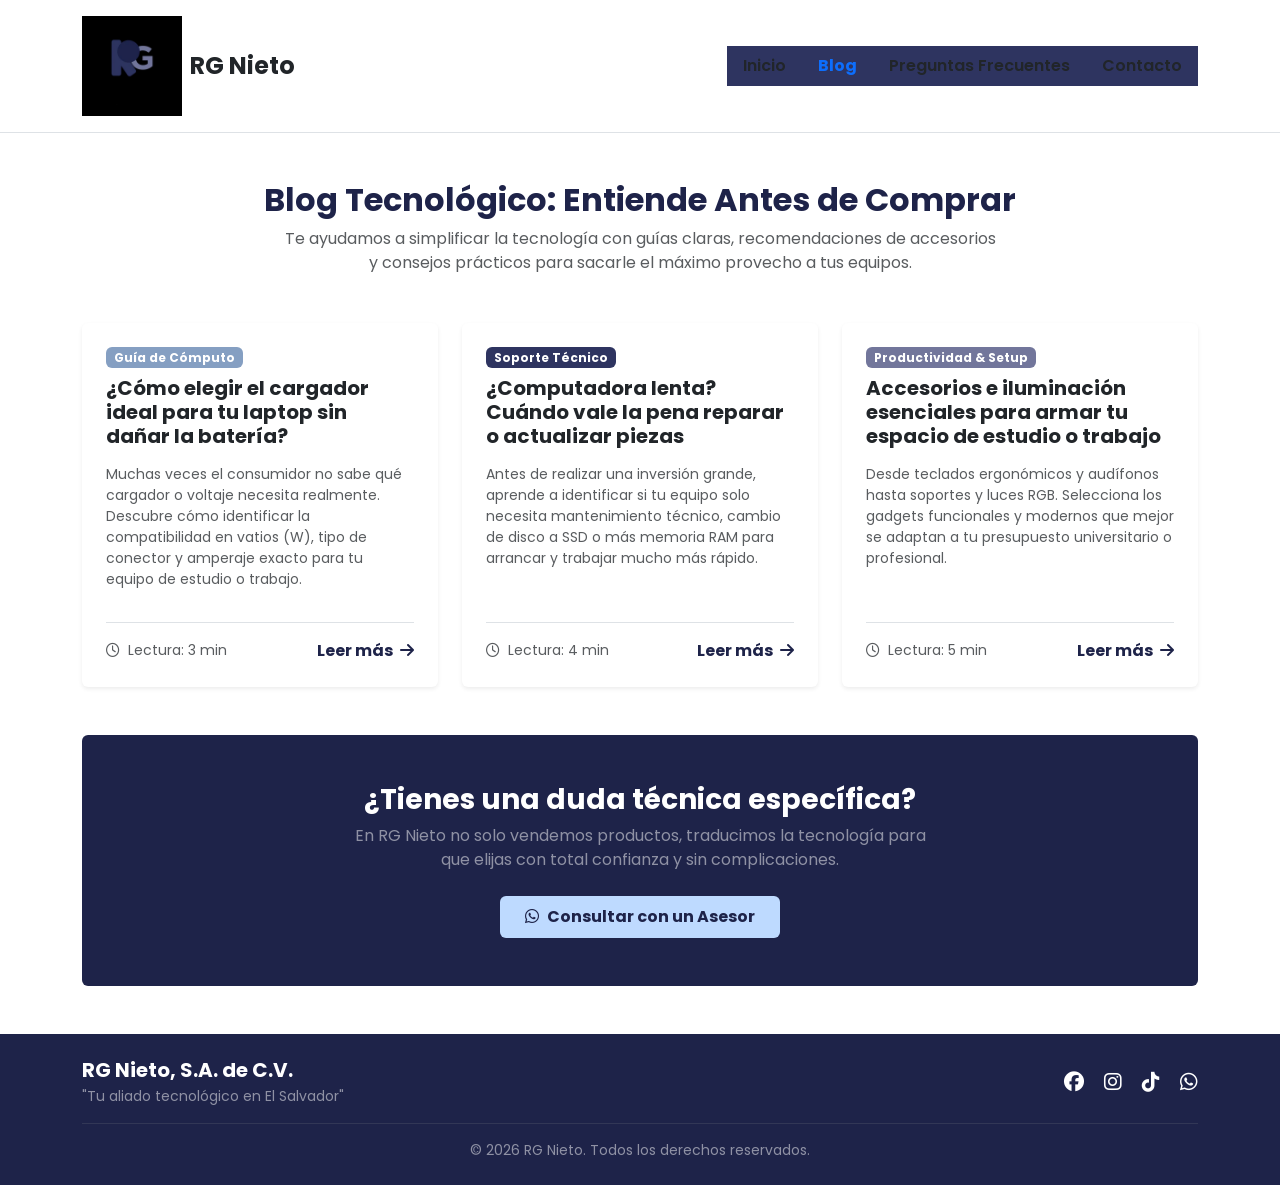
==== blog.html @ edaa459b "finalizado" ====
<!DOCTYPE html>
<html lang="es">

<head>
  <meta charset="utf-8">
  <meta name="viewport" content="width=device-width, initial-scale=1">
  <title>Blog - RG Nieto El Salvador</title>

  <!-- Bootstrap 5 CSS -->
  <link href="https://cdn.jsdelivr.net/npm/bootstrap@5.3.3/dist/css/bootstrap.min.css" rel="stylesheet">

  <!-- Fuentes Google (Poppins / Montserrat) -->
  <link href="https://fonts.googleapis.com/css2?family=Poppins:wght@400;500;600;700&display=swap" rel="stylesheet">

  <!-- FontAwesome Íconos -->
  <link rel="stylesheet" href="https://cdnjs.cloudflare.com/ajax/libs/font-awesome/6.5.2/css/all.min.css">

  <!-- Estilos Personalizados -->
  <link rel="stylesheet" href="css/estilos.css">
</head>

<body>

  <!-- ENCABEZADO / HEADER -->
  <header class="bg-white border-bottom py-3">
    <div class="container d-flex flex-wrap justify-content-between align-items-center">
      <a href="index.html" class="d-flex align-items-center mb-2 mb-lg-0 text-decoration-none">
        <img src="img/logo1.png" alt="RG Nieto Logo" height="50" class="me-2">
        <span class="fs-4 fw-bold text-dark">RG Nieto</span>
      </a>
      
      <!-- Menú de Navegación -->
      <nav class="nav">
        <a href="index.html" class="nav-link text-dark fw-semibold">Inicio</a>
        <a href="blog.html" class="nav-link text-primary fw-bold active">Blog</a>
        <a href="faq.html" class="nav-link text-dark fw-semibold">Preguntas Frecuentes</a>
        <a href="contacto.html" class="nav-link text-dark fw-semibold">Contacto</a>
      </nav>
    </div>
  </header>

  <!-- CONTENIDO PRINCIPAL: BLOG -->
  <main class="container my-5">
    
    <!-- Encabezado del Blog -->
    <div class="text-center mb-5">
      <h2 class="fw-bold" style="color: #1E2349;">Blog Tecnológico: Entiende Antes de Comprar</h2>
      <p class="text-muted mx-auto" style="max-width: 720px;">
        Te ayudamos a simplificar la tecnología con guías claras, recomendaciones de accesorios y consejos prácticos para sacarle el máximo provecho a tus equipos.
      </p>
    </div>

    <!-- Artículos del Blog -->
    <div class="row g-4">

      <!-- Artículo 1: Guía de Cargadores y Cables -->
      <div class="col-md-6 col-lg-4">
        <div class="card h-100 shadow-sm border-0">
          <div class="card-body p-4 d-flex flex-column">
            <span class="badge mb-2 w-auto align-self-start" style="background-color: #859FC2;">Guía de Cómputo</span>
            <h5 class="card-title fw-bold text-dark mb-3">¿Cómo elegir el cargador ideal para tu laptop sin dañar la batería?</h5>
            <p class="card-text text-muted small flex-grow-1">
              Muchas veces el consumidor no sabe qué cargador o voltaje necesita realmente. Descubre cómo identificar la compatibilidad en vatios (W), tipo de conector y amperaje exacto para tu equipo de estudio o trabajo.
            </p>
            <div class="mt-3 pt-3 border-top d-flex justify-content-between align-items-center">
              <span class="small text-muted"><i class="fa-regular fa-clock me-1"></i> Lectura: 3 min</span>
              <a href="#" class="fw-bold text-decoration-none" style="color: #1E2349;">Leer más <i class="fa-solid fa-arrow-right ms-1"></i></a>
            </div>
          </div>
        </div>
      </div>

      <!-- Artículo 2: Reparación vs Sustitución -->
      <div class="col-md-6 col-lg-4">
        <div class="card h-100 shadow-sm border-0">
          <div class="card-body p-4 d-flex flex-column">
            <span class="badge mb-2 w-auto align-self-start" style="background-color: #2E3460;">Soporte Técnico</span>
            <h5 class="card-title fw-bold text-dark mb-3">¿Computadora lenta? Cuándo vale la pena reparar o actualizar piezas</h5>
            <p class="card-text text-muted small flex-grow-1">
              Antes de realizar una inversión grande, aprende a identificar si tu equipo solo necesita mantenimiento técnico, cambio de disco a SSD o más memoria RAM para arrancar y trabajar mucho más rápido.
            </p>
            <div class="mt-3 pt-3 border-top d-flex justify-content-between align-items-center">
              <span class="small text-muted"><i class="fa-regular fa-clock me-1"></i> Lectura: 4 min</span>
              <a href="#" class="fw-bold text-decoration-none" style="color: #1E2349;">Leer más <i class="fa-solid fa-arrow-right ms-1"></i></a>
            </div>
          </div>
        </div>
      </div>

      <!-- Artículo 3: Gadgets para Estudiantes y Creadores -->
      <div class="col-md-6 col-lg-4">
        <div class="card h-100 shadow-sm border-0">
          <div class="card-body p-4 d-flex flex-column">
            <span class="badge mb-2 w-auto align-self-start" style="background-color: #72769B;">Productividad & Setup</span>
            <h5 class="card-title fw-bold text-dark mb-3">Accesorios e iluminación esenciales para armar tu espacio de estudio o trabajo</h5>
            <p class="card-text text-muted small flex-grow-1">
              Desde teclados ergonómicos y audífonos hasta soportes y luces RGB. Selecciona los gadgets funcionales y modernos que mejor se adaptan a tu presupuesto universitario o profesional.
            </p>
            <div class="mt-3 pt-3 border-top d-flex justify-content-between align-items-center">
              <span class="small text-muted"><i class="fa-regular fa-clock me-1"></i> Lectura: 5 min</span>
              <a href="#" class="fw-bold text-decoration-none" style="color: #1E2349;">Leer más <i class="fa-solid fa-arrow-right ms-1"></i></a>
            </div>
          </div>
        </div>
      </div>

    </div>

    <!-- Banner de suscripción / Ayuda directa -->
    <div class="p-4 p-md-5 rounded mt-5 text-white text-center" style="background-color: #1E2349;">
      <h3 class="fw-bold mb-2">¿Tienes una duda técnica específica?</h3>
      <p class="text-white-50 mx-auto mb-4" style="max-width: 600px;">
        En RG Nieto no solo vendemos productos, traducimos la tecnología para que elijas con total confianza y sin complicaciones.
      </p>
      <a href="contacto.html" class="btn fw-bold px-4 py-2" style="background-color: #BEDAFF; color: #1E2349;">
        <i class="fa-brands fa-whatsapp me-2"></i>Consultar con un Asesor
      </a>
    </div>

  </main>

  <!-- PIE DE PÁGINA / FOOTER (Oscuro) -->
  <footer class="text-white py-4 mt-5" style="background-color: #1E2349;">
    <div class="container text-center text-md-start">
      <div class="row align-items-center">
        <div class="col-md-6 mb-3 mb-md-0">
          <h5 class="fw-bold mb-1">RG Nieto, S.A. de C.V.</h5>
          <p class="small text-white-50 mb-0">"Tu aliado tecnológico en El Salvador"</p>
        </div>
        <div class="col-md-6 text-center text-md-end">
          <a href="https://facebook.com" target="_blank" class="text-white me-3"><i class="fa-brands fa-facebook fa-lg"></i></a>
          <a href="https://instagram.com" target="_blank" class="text-white me-3"><i class="fa-brands fa-instagram fa-lg"></i></a>
          <a href="https://tiktok.com" target="_blank" class="text-white me-3"><i class="fa-brands fa-tiktok fa-lg"></i></a>
          <a href="https://wa.me/50322000000" target="_blank" class="text-white"><i class="fa-brands fa-whatsapp fa-lg"></i></a>
        </div>
      </div>
      <hr class="my-3 border-secondary">
      <div class="text-center small text-white-50">
        &copy; 2026 RG Nieto. Todos los derechos reservados.
      </div>
    </div>
  </footer>

  <!-- Bootstrap JS bundle -->
  <script src="https://cdn.jsdelivr.net/npm/bootstrap@5.3.3/dist/js/bootstrap.bundle.min.js"></script>
</body>

</html>
---- css/estilos.css ----
html {
    scroll-behavior: smooth;
}

body {
    margin: 0;
    background-color: white;
    font-family: 'Poppins', sans-serif;
}

header {
    background-color: #1E2349;
    color: white;
    
    display: flex;
    align-items: center;
    
    padding: 20px 60px;
}

header img {
    width: 100px;
    height: auto;
    margin-right: 25px;
}

header h1 {
    font-size: 32px;
    font-weight: 700;
}

nav ul {
    list-style: none;
    display: flex;
    margin: 0;
    padding: 0;
}

nav {
    background-color: #2E3460;
    position: sticky;
    top: 0;
    z-index: 1000;
}

nav a {
    display: block;
    color: white;
    text-decoration: none;
    padding: 18px 25px;
}

.banner {
    min-height: 300px;

    background-image:
    linear-gradient(rgba(30, 35, 73, 0.80), rgba(30, 35, 73, 0.35)),
    url("../img/banner-tecnologia.jpg");
    background-size: cover;
    background-position: center;

    display: flex;
    align-items: center;

    padding: 60px;
}

nav a:hover {
    background-color: #BEDAFF;
    color: #1E2349;
}

.banner-texto {
    max-width: 600px;
}

.banner h2 {
    font-size: 42px;
    color: white;
    margin-bottom: 15px;
    color: #ffffff;
    -webkit-text-stroke: 1px #000000;
    paint-order: stroke fill;
}

.banner p {
    font-size: 18px;
    color: white;
    margin-bottom: 30px;
    color: #ffffff;
    -webkit-text-stroke: 1px #000000;
    paint-order: stroke fill;
}

.boton-banner {
    display: inline-block;

    background-color: #BEDAFF;
    color: #1E2349;

    text-decoration: none;

    padding: 14px 25px;

    border-radius: 6px;

    font-weight: 600;
}

.boton-banner:hover {
    background-color: white;
    color: #1E2349;
}

.buscador {
    margin-left: auto;
    display: flex;
    align-items: center;
}

.buscador input {
    width: 260px;
    padding: 12px 15px;
    border: none;
    border-radius: 6px 0 0 6px;
    font-family: 'Poppins', sans-serif;
    font-size: 14px;
    outline: none;
}

.buscador button {
    padding: 12px 16px;
    border: none;
    border-radius: 0 6px 6px 0;
    background-color: #BEDAFF;
    color: #1E2349;
    font-size: 16px;
    cursor: pointer;
}

.buscador button:hover {
    background-color: white;
}

.contacto-nav {
    margin-left: auto;
    display: flex;
    align-items: center;
    gap: 12px;
    padding: 0 20px;
}

.contacto-nav span {
    color: white;
    font-weight: 600;
    margin-right: 5px;
}

.contacto-nav a {
    padding: 8px;
    font-size: 18px;
}

.contacto-nav a:hover {
    background-color: transparent;
    color: #BEDAFF;
}
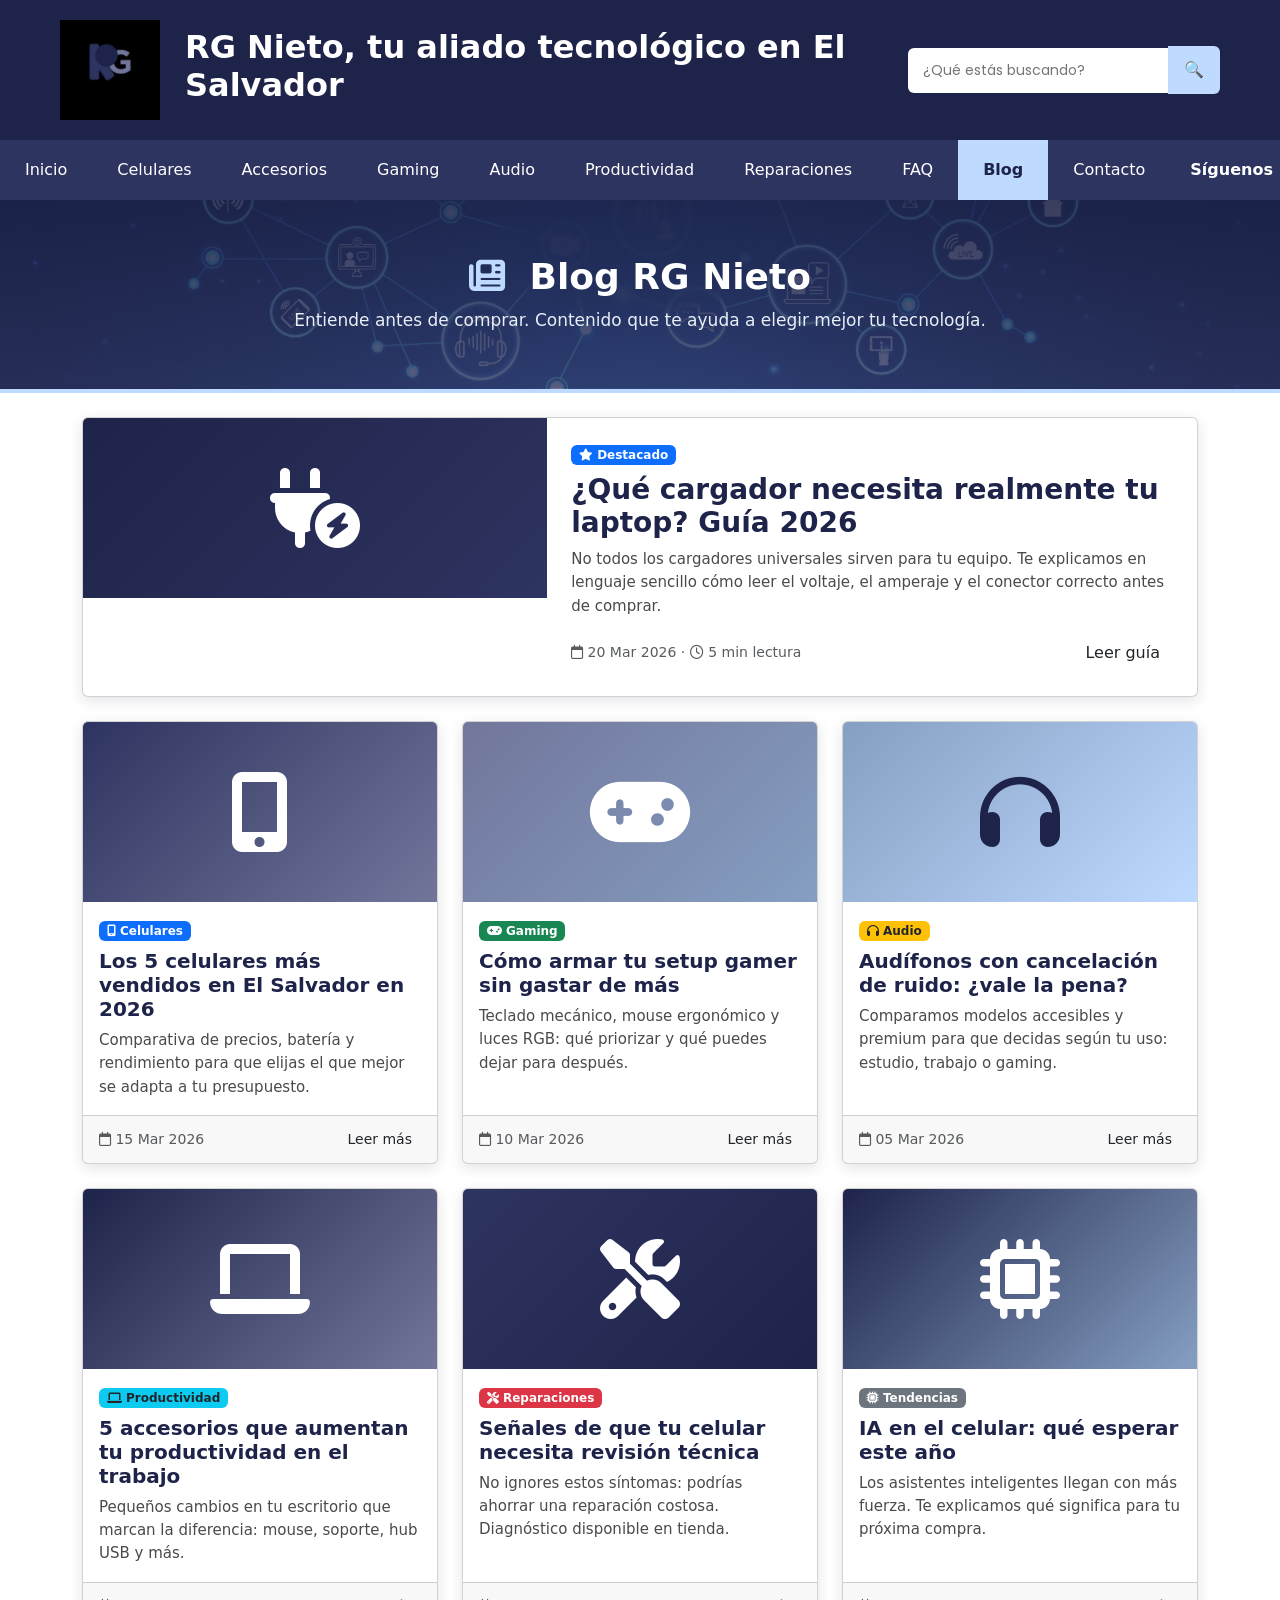
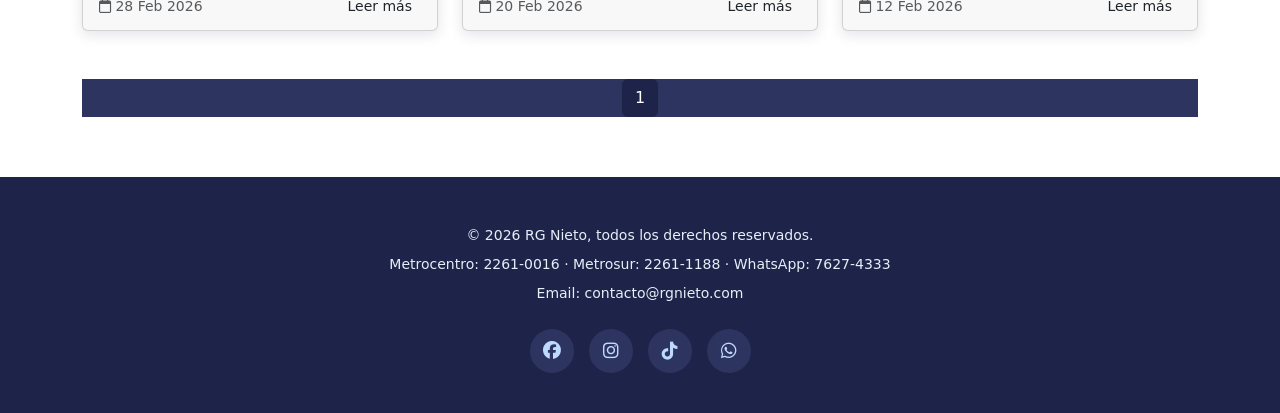
==== commit cdd8de58: "Add files via upload" ====
--- a/blog.html
+++ b/blog.html
@@ -2,147 +2,234 @@
 <html lang="es">
 
 <head>
-  <meta charset="utf-8">
-  <meta name="viewport" content="width=device-width, initial-scale=1">
-  <title>Blog - RG Nieto El Salvador</title>
-
-  <!-- Bootstrap 5 CSS -->
-  <link href="https://cdn.jsdelivr.net/npm/bootstrap@5.3.3/dist/css/bootstrap.min.css" rel="stylesheet">
-
-  <!-- Fuentes Google (Poppins / Montserrat) -->
-  <link href="https://fonts.googleapis.com/css2?family=Poppins:wght@400;500;600;700&display=swap" rel="stylesheet">
-
-  <!-- FontAwesome Íconos -->
-  <link rel="stylesheet" href="https://cdnjs.cloudflare.com/ajax/libs/font-awesome/6.5.2/css/all.min.css">
-
-  <!-- Estilos Personalizados -->
-  <link rel="stylesheet" href="css/estilos.css">
+    <meta charset="utf-8">
+    <meta name="viewport" content="width=device-width, initial-scale=1">
+
+    <title>Blog - Entiende antes de comprar | RG Nieto</title>
+    <meta name="description" content="Guías, comparativas y consejos sobre tecnología, gaming y productividad. Aprende antes de comprar en RG Nieto El Salvador.">
+
+    <link rel="stylesheet" href="css/estilos.css">
+    <link rel="stylesheet" href="css/estilos-persona3.css">
+
+    <link href="https://fonts.googleapis.com/css2?family=Poppins:wght@400;500;600;700&display=swap" rel="stylesheet">
+    <link rel="stylesheet" href="https://cdnjs.cloudflare.com/ajax/libs/font-awesome/6.5.2/css/all.min.css">
+    <link href="https://cdn.jsdelivr.net/npm/bootstrap@5.3.3/dist/css/bootstrap.min.css" rel="stylesheet">
 </head>
 
 <body>
 
-  <!-- ENCABEZADO / HEADER -->
-  <header class="bg-white border-bottom py-3">
-    <div class="container d-flex flex-wrap justify-content-between align-items-center">
-      <a href="index.html" class="d-flex align-items-center mb-2 mb-lg-0 text-decoration-none">
-        <img src="img/logo1.png" alt="RG Nieto Logo" height="50" class="me-2">
-        <span class="fs-4 fw-bold text-dark">RG Nieto</span>
-      </a>
-      
-      <!-- Menú de Navegación -->
-      <nav class="nav">
-        <a href="index.html" class="nav-link text-dark fw-semibold">Inicio</a>
-        <a href="blog.html" class="nav-link text-primary fw-bold active">Blog</a>
-        <a href="faq.html" class="nav-link text-dark fw-semibold">Preguntas Frecuentes</a>
-        <a href="contacto.html" class="nav-link text-dark fw-semibold">Contacto</a>
-      </nav>
-    </div>
-  </header>
-
-  <!-- CONTENIDO PRINCIPAL: BLOG -->
-  <main class="container my-5">
-    
-    <!-- Encabezado del Blog -->
-    <div class="text-center mb-5">
-      <h2 class="fw-bold" style="color: #1E2349;">Blog Tecnológico: Entiende Antes de Comprar</h2>
-      <p class="text-muted mx-auto" style="max-width: 720px;">
-        Te ayudamos a simplificar la tecnología con guías claras, recomendaciones de accesorios y consejos prácticos para sacarle el máximo provecho a tus equipos.
-      </p>
-    </div>
-
-    <!-- Artículos del Blog -->
-    <div class="row g-4">
-
-      <!-- Artículo 1: Guía de Cargadores y Cables -->
-      <div class="col-md-6 col-lg-4">
-        <div class="card h-100 shadow-sm border-0">
-          <div class="card-body p-4 d-flex flex-column">
-            <span class="badge mb-2 w-auto align-self-start" style="background-color: #859FC2;">Guía de Cómputo</span>
-            <h5 class="card-title fw-bold text-dark mb-3">¿Cómo elegir el cargador ideal para tu laptop sin dañar la batería?</h5>
-            <p class="card-text text-muted small flex-grow-1">
-              Muchas veces el consumidor no sabe qué cargador o voltaje necesita realmente. Descubre cómo identificar la compatibilidad en vatios (W), tipo de conector y amperaje exacto para tu equipo de estudio o trabajo.
-            </p>
-            <div class="mt-3 pt-3 border-top d-flex justify-content-between align-items-center">
-              <span class="small text-muted"><i class="fa-regular fa-clock me-1"></i> Lectura: 3 min</span>
-              <a href="#" class="fw-bold text-decoration-none" style="color: #1E2349;">Leer más <i class="fa-solid fa-arrow-right ms-1"></i></a>
+    <header>
+        <img src="img/logo1.png" alt="Logotipo RG Nieto">
+        <h1>RG Nieto, tu aliado tecnológico en El Salvador</h1>
+
+        <div class="buscador">
+            <input type="text" placeholder="¿Qué estás buscando?">
+            <button type="button" aria-label="Buscar">🔍</button>
+        </div>
+    </header>
+
+    <nav>
+        <ul>
+            <li><a href="index.html#inicio">Inicio</a></li>
+            <li><a href="index.html#celulares">Celulares</a></li>
+            <li><a href="index.html#accesorios">Accesorios</a></li>
+            <li><a href="index.html#gaming">Gaming</a></li>
+            <li><a href="index.html#audio">Audio</a></li>
+            <li><a href="index.html#productividad">Productividad</a></li>
+            <li><a href="index.html#reparaciones">Reparaciones</a></li>
+            <li><a href="faq.html">FAQ</a></li>
+            <li><a href="blog.html" class="activo">Blog</a></li>
+            <li><a href="contacto.html">Contacto</a></li>
+
+            <li class="contacto-nav"><span>Síguenos</span>
+                <a href="https://wa.me/50376274333" target="_blank" rel="noopener" title="WhatsApp">
+                    <i class="fa-brands fa-whatsapp"></i>
+                </a>
+                <a href="mailto:contacto@rgnieto.com" title="Correo electrónico">
+                    <i class="fa-solid fa-envelope"></i>
+                </a>
+                <a href="https://www.facebook.com/share/1EexZE797u/" target="_blank" rel="noopener" title="Facebook">
+                    <i class="fa-brands fa-facebook"></i>
+                </a>
+                <a href="https://www.instagram.com/rgnieto_sv" target="_blank" rel="noopener" title="Instagram">
+                    <i class="fa-brands fa-instagram"></i>
+                </a>
+            </li>
+        </ul>
+    </nav>
+
+    <main id="inicio">
+
+        <section class="seccion-encabezado">
+            <h2><i class="fa-solid fa-newspaper"></i> Blog RG Nieto</h2>
+            <p>Entiende antes de comprar. Contenido que te ayuda a elegir mejor tu tecnología.</p>
+        </section>
+
+        <div class="container my-4">
+
+            <!-- Artículo destacado -->
+            <div class="card card-rg mb-4 overflow-hidden">
+                <div class="row g-0">
+                    <div class="col-md-5 card-rg-icono icono-cargadores">
+                        <i class="fa-solid fa-plug-circle-bolt"></i>
+                    </div>
+                    <div class="col-md-7">
+                        <div class="card-body p-4">
+                            <span class="badge bg-primary mb-2"><i class="fa-solid fa-star"></i> Destacado</span>
+                            <h3 class="card-title">¿Qué cargador necesita realmente tu laptop? Guía 2026</h3>
+                            <p class="card-text">No todos los cargadores universales sirven para tu equipo. Te explicamos en lenguaje sencillo cómo leer el voltaje, el amperaje y el conector correcto antes de comprar.</p>
+                            <div class="d-flex justify-content-between align-items-center">
+                                <small class="text-muted"><i class="fa-regular fa-calendar"></i> 20 Mar 2026 · <i class="fa-regular fa-clock"></i> 5 min lectura</small>
+                                <a href="#" class="btn btn-rg">Leer guía</a>
+                            </div>
+                        </div>
+                    </div>
+                </div>
             </div>
-          </div>
+
+            <!-- Grid de artículos -->
+            <div class="row g-4">
+
+                <div class="col-md-6 col-lg-4">
+                    <article class="card h-100 card-rg">
+                        <div class="card-rg-icono icono-celulares">
+                            <i class="fa-solid fa-mobile-screen-button"></i>
+                        </div>
+                        <div class="card-body">
+                            <span class="badge bg-primary mb-2"><i class="fa-solid fa-mobile-screen"></i> Celulares</span>
+                            <h3 class="card-title h5">Los 5 celulares más vendidos en El Salvador en 2026</h3>
+                            <p class="card-text">Comparativa de precios, batería y rendimiento para que elijas el que mejor se adapta a tu presupuesto.</p>
+                        </div>
+                        <div class="card-footer d-flex justify-content-between align-items-center">
+                            <small class="text-muted"><i class="fa-regular fa-calendar"></i> 15 Mar 2026</small>
+                            <a href="#" class="btn btn-sm btn-rg">Leer más</a>
+                        </div>
+                    </article>
+                </div>
+
+                <div class="col-md-6 col-lg-4">
+                    <article class="card h-100 card-rg">
+                        <div class="card-rg-icono icono-gaming">
+                            <i class="fa-solid fa-gamepad"></i>
+                        </div>
+                        <div class="card-body">
+                            <span class="badge bg-success mb-2"><i class="fa-solid fa-gamepad"></i> Gaming</span>
+                            <h3 class="card-title h5">Cómo armar tu setup gamer sin gastar de más</h3>
+                            <p class="card-text">Teclado mecánico, mouse ergonómico y luces RGB: qué priorizar y qué puedes dejar para después.</p>
+                        </div>
+                        <div class="card-footer d-flex justify-content-between align-items-center">
+                            <small class="text-muted"><i class="fa-regular fa-calendar"></i> 10 Mar 2026</small>
+                            <a href="#" class="btn btn-sm btn-rg">Leer más</a>
+                        </div>
+                    </article>
+                </div>
+
+                <div class="col-md-6 col-lg-4">
+                    <article class="card h-100 card-rg">
+                        <div class="card-rg-icono icono-audio">
+                            <i class="fa-solid fa-headphones"></i>
+                        </div>
+                        <div class="card-body">
+                            <span class="badge bg-warning text-dark mb-2"><i class="fa-solid fa-headphones"></i> Audio</span>
+                            <h3 class="card-title h5">Audífonos con cancelación de ruido: ¿vale la pena?</h3>
+                            <p class="card-text">Comparamos modelos accesibles y premium para que decidas según tu uso: estudio, trabajo o gaming.</p>
+                        </div>
+                        <div class="card-footer d-flex justify-content-between align-items-center">
+                            <small class="text-muted"><i class="fa-regular fa-calendar"></i> 05 Mar 2026</small>
+                            <a href="#" class="btn btn-sm btn-rg">Leer más</a>
+                        </div>
+                    </article>
+                </div>
+
+                <div class="col-md-6 col-lg-4">
+                    <article class="card h-100 card-rg">
+                        <div class="card-rg-icono icono-productividad">
+                            <i class="fa-solid fa-laptop"></i>
+                        </div>
+                        <div class="card-body">
+                            <span class="badge bg-info text-dark mb-2"><i class="fa-solid fa-laptop"></i> Productividad</span>
+                            <h3 class="card-title h5">5 accesorios que aumentan tu productividad en el trabajo</h3>
+                            <p class="card-text">Pequeños cambios en tu escritorio que marcan la diferencia: mouse, soporte, hub USB y más.</p>
+                        </div>
+                        <div class="card-footer d-flex justify-content-between align-items-center">
+                            <small class="text-muted"><i class="fa-regular fa-calendar"></i> 28 Feb 2026</small>
+                            <a href="#" class="btn btn-sm btn-rg">Leer más</a>
+                        </div>
+                    </article>
+                </div>
+
+                <div class="col-md-6 col-lg-4">
+                    <article class="card h-100 card-rg">
+                        <div class="card-rg-icono icono-reparaciones">
+                            <i class="fa-solid fa-screwdriver-wrench"></i>
+                        </div>
+                        <div class="card-body">
+                            <span class="badge bg-danger mb-2"><i class="fa-solid fa-screwdriver-wrench"></i> Reparaciones</span>
+                            <h3 class="card-title h5">Señales de que tu celular necesita revisión técnica</h3>
+                            <p class="card-text">No ignores estos síntomas: podrías ahorrar una reparación costosa. Diagnóstico disponible en tienda.</p>
+                        </div>
+                        <div class="card-footer d-flex justify-content-between align-items-center">
+                            <small class="text-muted"><i class="fa-regular fa-calendar"></i> 20 Feb 2026</small>
+                            <a href="#" class="btn btn-sm btn-rg">Leer más</a>
+                        </div>
+                    </article>
+                </div>
+
+                <div class="col-md-6 col-lg-4">
+                    <article class="card h-100 card-rg">
+                        <div class="card-rg-icono icono-tendencias">
+                            <i class="fa-solid fa-microchip"></i>
+                        </div>
+                        <div class="card-body">
+                            <span class="badge bg-secondary mb-2"><i class="fa-solid fa-microchip"></i> Tendencias</span>
+                            <h3 class="card-title h5">IA en el celular: qué esperar este año</h3>
+                            <p class="card-text">Los asistentes inteligentes llegan con más fuerza. Te explicamos qué significa para tu próxima compra.</p>
+                        </div>
+                        <div class="card-footer d-flex justify-content-between align-items-center">
+                            <small class="text-muted"><i class="fa-regular fa-calendar"></i> 12 Feb 2026</small>
+                            <a href="#" class="btn btn-sm btn-rg">Leer más</a>
+                        </div>
+                    </article>
+                </div>
+
+            </div>
+            <!-- Paginación (solo una página) -->
+
+            <nav class="mt-5" aria-label="Paginación del blog">
+              <ul class="pagination justify-content-center">
+                  <li class="page-item active"><a class="page-link" href="#">1</a></li>
+              </ul>
+          </nav>
         </div>
-      </div>
-
-      <!-- Artículo 2: Reparación vs Sustitución -->
-      <div class="col-md-6 col-lg-4">
-        <div class="card h-100 shadow-sm border-0">
-          <div class="card-body p-4 d-flex flex-column">
-            <span class="badge mb-2 w-auto align-self-start" style="background-color: #2E3460;">Soporte Técnico</span>
-            <h5 class="card-title fw-bold text-dark mb-3">¿Computadora lenta? Cuándo vale la pena reparar o actualizar piezas</h5>
-            <p class="card-text text-muted small flex-grow-1">
-              Antes de realizar una inversión grande, aprende a identificar si tu equipo solo necesita mantenimiento técnico, cambio de disco a SSD o más memoria RAM para arrancar y trabajar mucho más rápido.
-            </p>
-            <div class="mt-3 pt-3 border-top d-flex justify-content-between align-items-center">
-              <span class="small text-muted"><i class="fa-regular fa-clock me-1"></i> Lectura: 4 min</span>
-              <a href="#" class="fw-bold text-decoration-none" style="color: #1E2349;">Leer más <i class="fa-solid fa-arrow-right ms-1"></i></a>
-            </div>
-          </div>
+
+    </main>
+
+        <footer id="contacto">
+
+        <p>© 2026 RG Nieto, todos los derechos reservados.</p>
+
+        <p>Metrocentro: 2261-0016 · Metrosur: 2261-1188 · WhatsApp: 7627-4333</p>
+
+        <p>Email: contacto@rgnieto.com</p>
+
+        <div class="redes-sociales">
+            <a href="https://www.facebook.com/share/1EexZE797u/" target="_blank" rel="noopener" title="Facebook">
+                <i class="fa-brands fa-facebook"></i>
+            </a>
+            <a href="https://www.instagram.com/rgnieto_sv" target="_blank" rel="noopener" title="Instagram">
+                <i class="fa-brands fa-instagram"></i>
+            </a>
+            <a href="https://www.tiktok.com/@rg.nieto.sa.de.cv" target="_blank" rel="noopener" title="TikTok">
+                <i class="fa-brands fa-tiktok"></i>
+            </a>
+            <a href="https://wa.me/50376274333" target="_blank" rel="noopener" title="WhatsApp">
+                <i class="fa-brands fa-whatsapp"></i>
+            </a>
         </div>
-      </div>
-
-      <!-- Artículo 3: Gadgets para Estudiantes y Creadores -->
-      <div class="col-md-6 col-lg-4">
-        <div class="card h-100 shadow-sm border-0">
-          <div class="card-body p-4 d-flex flex-column">
-            <span class="badge mb-2 w-auto align-self-start" style="background-color: #72769B;">Productividad & Setup</span>
-            <h5 class="card-title fw-bold text-dark mb-3">Accesorios e iluminación esenciales para armar tu espacio de estudio o trabajo</h5>
-            <p class="card-text text-muted small flex-grow-1">
-              Desde teclados ergonómicos y audífonos hasta soportes y luces RGB. Selecciona los gadgets funcionales y modernos que mejor se adaptan a tu presupuesto universitario o profesional.
-            </p>
-            <div class="mt-3 pt-3 border-top d-flex justify-content-between align-items-center">
-              <span class="small text-muted"><i class="fa-regular fa-clock me-1"></i> Lectura: 5 min</span>
-              <a href="#" class="fw-bold text-decoration-none" style="color: #1E2349;">Leer más <i class="fa-solid fa-arrow-right ms-1"></i></a>
-            </div>
-          </div>
-        </div>
-      </div>
-
-    </div>
-
-    <!-- Banner de suscripción / Ayuda directa -->
-    <div class="p-4 p-md-5 rounded mt-5 text-white text-center" style="background-color: #1E2349;">
-      <h3 class="fw-bold mb-2">¿Tienes una duda técnica específica?</h3>
-      <p class="text-white-50 mx-auto mb-4" style="max-width: 600px;">
-        En RG Nieto no solo vendemos productos, traducimos la tecnología para que elijas con total confianza y sin complicaciones.
-      </p>
-      <a href="contacto.html" class="btn fw-bold px-4 py-2" style="background-color: #BEDAFF; color: #1E2349;">
-        <i class="fa-brands fa-whatsapp me-2"></i>Consultar con un Asesor
-      </a>
-    </div>
-
-  </main>
-
-  <!-- PIE DE PÁGINA / FOOTER (Oscuro) -->
-  <footer class="text-white py-4 mt-5" style="background-color: #1E2349;">
-    <div class="container text-center text-md-start">
-      <div class="row align-items-center">
-        <div class="col-md-6 mb-3 mb-md-0">
-          <h5 class="fw-bold mb-1">RG Nieto, S.A. de C.V.</h5>
-          <p class="small text-white-50 mb-0">"Tu aliado tecnológico en El Salvador"</p>
-        </div>
-        <div class="col-md-6 text-center text-md-end">
-          <a href="https://facebook.com" target="_blank" class="text-white me-3"><i class="fa-brands fa-facebook fa-lg"></i></a>
-          <a href="https://instagram.com" target="_blank" class="text-white me-3"><i class="fa-brands fa-instagram fa-lg"></i></a>
-          <a href="https://tiktok.com" target="_blank" class="text-white me-3"><i class="fa-brands fa-tiktok fa-lg"></i></a>
-          <a href="https://wa.me/50322000000" target="_blank" class="text-white"><i class="fa-brands fa-whatsapp fa-lg"></i></a>
-        </div>
-      </div>
-      <hr class="my-3 border-secondary">
-      <div class="text-center small text-white-50">
-        &copy; 2026 RG Nieto. Todos los derechos reservados.
-      </div>
-    </div>
-  </footer>
-
-  <!-- Bootstrap JS bundle -->
-  <script src="https://cdn.jsdelivr.net/npm/bootstrap@5.3.3/dist/js/bootstrap.bundle.min.js"></script>
+
+    </footer>
+
+    <script src="https://cdn.jsdelivr.net/npm/bootstrap@5.3.3/dist/js/bootstrap.bundle.min.js"></script>
 </body>
 
 </html>
--- a/css/estilos-persona3.css
+++ b/css/estilos-persona3.css
@@ -0,0 +1,388 @@
+/* ============================================================
+   RG Nieto - Estilos complementarios
+   Páginas: FAQ, Blog, Contacto
+   Paleta institucional (Manual de Marca):
+   - Azul medianoche:   #1E2349
+   - Azul noche:        #2E3460
+   - Violeta azulado:   #72769B
+   - Azul grisáceo:     #859FC2
+   - Azul pastel:       #BEDAFF
+   Tipografía: Poppins
+   ============================================================ */
+
+/* ============================================================
+   1. NAVEGACIÓN
+   ============================================================ */
+
+/* Enlace activo en el nav */
+nav a.activo {
+    background-color: #BEDAFF;
+    color: #1E2349;
+    font-weight: 600;
+}
+
+/* ============================================================
+   2. ENCABEZADO DE SECCIÓN (páginas internas)
+   ============================================================ */
+
+.seccion-encabezado {
+    background-image:
+        linear-gradient(rgba(30, 35, 73, 0.88), rgba(46, 52, 96, 0.80)),
+        url("../img/banner-tecnologia.jpg");
+    background-size: cover;
+    background-position: center;
+    color: #ffffff;
+    padding: 55px 40px;
+    text-align: center;
+    border-bottom: 4px solid #BEDAFF;
+}
+
+.seccion-encabezado h2 {
+    font-size: 36px;
+    font-weight: 700;
+    margin-bottom: 10px;
+    color: #ffffff;
+}
+
+.seccion-encabezado h2 i {
+    color: #BEDAFF;
+    margin-right: 12px;
+}
+
+.seccion-encabezado p {
+    font-size: 17px;
+    margin: 0;
+    color: #E8EEF7;
+}
+
+/* ============================================================
+   3. CARDS
+   ============================================================ */
+
+.card-rg {
+    border: none;
+    border-radius: 10px;
+    box-shadow: 0 4px 14px rgba(30, 35, 73, 0.12);
+    transition: transform 0.25s ease, box-shadow 0.25s ease;
+    overflow: hidden;
+    background-color: #ffffff;
+}
+
+.card-rg:hover {
+    transform: translateY(-5px);
+    box-shadow: 0 8px 22px rgba(30, 35, 73, 0.22);
+}
+
+.card-rg .card-title {
+    color: #1E2349;
+    font-weight: 600;
+}
+
+.card-rg .card-text {
+    color: #4A4A4A;
+    font-size: 15px;
+    line-height: 1.55;
+}
+
+/* ============================================================
+   4. PORTADAS DE CARDS CON ÍCONOS VECTORIALES (Blog)
+   ============================================================ */
+
+.card-rg-icono {
+    display: flex;
+    align-items: center;
+    justify-content: center;
+    height: 180px;
+    font-size: 80px;
+    color: #ffffff;
+    background: linear-gradient(135deg, #1E2349, #2E3460);
+    transition: transform 0.3s ease;
+    overflow: hidden;
+}
+
+.card-rg-icono i {
+    transition: transform 0.3s ease;
+}
+
+.card-rg:hover .card-rg-icono i {
+    transform: scale(1.15) rotate(-3deg);
+}
+
+/* Variantes por categoría */
+.card-rg-icono.icono-cargadores {
+    background: linear-gradient(135deg, #1E2349, #2E3460);
+}
+
+.card-rg-icono.icono-celulares {
+    background: linear-gradient(135deg, #2E3460, #72769B);
+}
+
+.card-rg-icono.icono-gaming {
+    background: linear-gradient(135deg, #72769B, #859FC2);
+}
+
+.card-rg-icono.icono-audio {
+    background: linear-gradient(135deg, #859FC2, #BEDAFF);
+    color: #1E2349;
+}
+
+.card-rg-icono.icono-productividad {
+    background: linear-gradient(135deg, #1E2349, #72769B);
+}
+
+.card-rg-icono.icono-reparaciones {
+    background: linear-gradient(135deg, #2E3460, #1E2349);
+}
+
+.card-rg-icono.icono-tendencias {
+    background: linear-gradient(135deg, #1E2349, #859FC2);
+}
+
+/* Destacado del blog (layout horizontal) */
+.col-md-5 .card-rg-icono {
+    height: 100%;
+    min-height: 250px;
+    font-size: 120px;
+}
+
+/* ============================================================
+   5. BOTONES
+   ============================================================ */
+
+.btn-rg {
+    background-color: #1E2349;
+    color: #ffffff;
+    border: none;
+    font-weight: 600;
+    padding: 10px 22px;
+    border-radius: 6px;
+    transition: background-color 0.25s ease, color 0.25s ease;
+}
+
+.btn-rg:hover,
+.btn-rg:focus {
+    background-color: #BEDAFF;
+    color: #1E2349;
+    box-shadow: 0 0 0 0.2rem rgba(190, 218, 255, 0.5);
+}
+
+/* ============================================================
+   6. ACORDEÓN (FAQ)
+   ============================================================ */
+
+.accordion-button:not(.collapsed) {
+    background-color: #BEDAFF;
+    color: #1E2349;
+    font-weight: 600;
+}
+
+.accordion-button:focus {
+    box-shadow: 0 0 0 0.2rem rgba(190, 218, 255, 0.6);
+    border-color: #859FC2;
+}
+
+.accordion-button i {
+    color: #1E2349;
+}
+
+.accordion-item {
+    border: 1px solid #E1E7F0;
+    border-radius: 6px !important;
+    margin-bottom: 10px;
+    overflow: hidden;
+}
+
+/* ============================================================
+   7. TABLAS
+   ============================================================ */
+
+.tabla-rg {
+    border-radius: 8px;
+    overflow: hidden;
+    box-shadow: 0 2px 10px rgba(30, 35, 73, 0.08);
+}
+
+.tabla-rg thead {
+    background-color: #1E2349;
+    color: #ffffff;
+}
+
+.tabla-rg thead th {
+    border-color: #2E3460;
+    font-weight: 600;
+    padding: 14px;
+}
+
+.tabla-rg tbody td {
+    padding: 12px 14px;
+    vertical-align: middle;
+}
+
+.tabla-rg tbody tr:hover {
+    background-color: #F2F7FF;
+}
+
+/* ============================================================
+   8. LISTA DE CONTACTO
+   ============================================================ */
+
+.lista-contacto {
+    list-style: none;
+    padding: 0;
+    margin: 0;
+}
+
+.lista-contacto li {
+    display: flex;
+    align-items: flex-start;
+    gap: 12px;
+    padding: 10px 0;
+    border-bottom: 1px solid #EEF2F8;
+    color: #2E3460;
+    font-size: 15px;
+}
+
+.lista-contacto li:last-child {
+    border-bottom: none;
+}
+
+.lista-contacto li i {
+    color: #1E2349;
+    font-size: 18px;
+    min-width: 22px;
+    margin-top: 3px;
+}
+
+.lista-contacto li a {
+    color: #1E2349;
+    font-weight: 500;
+    text-decoration: none;
+}
+
+.lista-contacto li a:hover {
+    color: #72769B;
+    text-decoration: underline;
+}
+
+/* ============================================================
+   9. PAGINACIÓN DEL BLOG
+   ============================================================ */
+
+.pagination .page-link {
+    color: #1E2349;
+    border-color: #E1E7F0;
+}
+
+.pagination .page-item.active .page-link {
+    background-color: #1E2349;
+    border-color: #1E2349;
+    color: #ffffff;
+}
+
+.pagination .page-link:hover {
+    background-color: #BEDAFF;
+    color: #1E2349;
+    border-color: #BEDAFF;
+}
+
+/* ============================================================
+   10. ALERTAS
+   ============================================================ */
+
+.alert-info {
+    background-color: #EAF3FF;
+    border-color: #BEDAFF;
+    color: #1E2349;
+}
+
+.alert-info a.alert-link {
+    color: #2E3460;
+    font-weight: 600;
+}
+
+/* ============================================================
+   11. BADGES
+   ============================================================ */
+
+.badge {
+    font-weight: 500;
+    padding: 6px 10px;
+    font-size: 12px;
+}
+
+/* ===== Footer institucional ===== */
+footer {
+    background-color: #1E2349;
+    color: #ffffff;
+    text-align: center;
+    padding: 40px 20px;
+    margin-top: 60px;
+}
+
+footer p {
+    margin: 8px 0;
+    font-size: 14px;
+    color: #E8EEF7;
+}
+
+footer a {
+    color: #BEDAFF;
+    text-decoration: none;
+    transition: color 0.2s ease;
+}
+
+footer a:hover {
+    color: #ffffff;
+}
+
+footer .redes-sociales {
+    margin-top: 25px;
+    display: flex;
+    justify-content: center;
+    flex-wrap: wrap;
+    gap: 15px;
+}
+
+footer .redes-sociales a {
+    display: inline-flex;
+    align-items: center;
+    justify-content: center;
+    width: 44px;
+    height: 44px;
+    border-radius: 50%;
+    background-color: #2E3460;
+    color: #BEDAFF;
+    font-size: 18px;
+    transition: background-color 0.25s ease, color 0.25s ease, transform 0.2s ease;
+}
+
+footer .redes-sociales a:hover {
+    background-color: #BEDAFF;
+    color: #1E2349;
+    transform: translateY(-3px);
+    text-decoration: none;
+}
+
+/* ============================================================
+   13. RESPONSIVE
+   ============================================================ */
+
+@media (max-width: 768px) {
+    .seccion-encabezado {
+        padding: 40px 20px;
+    }
+    .seccion-encabezado h2 {
+        font-size: 26px;
+    }
+    .seccion-encabezado p {
+        font-size: 15px;
+    }
+    .card-rg-icono {
+        height: 140px;
+        font-size: 60px;
+    }
+    .col-md-5 .card-rg-icono {
+        min-height: 180px;
+        font-size: 80px;
+    }
+}
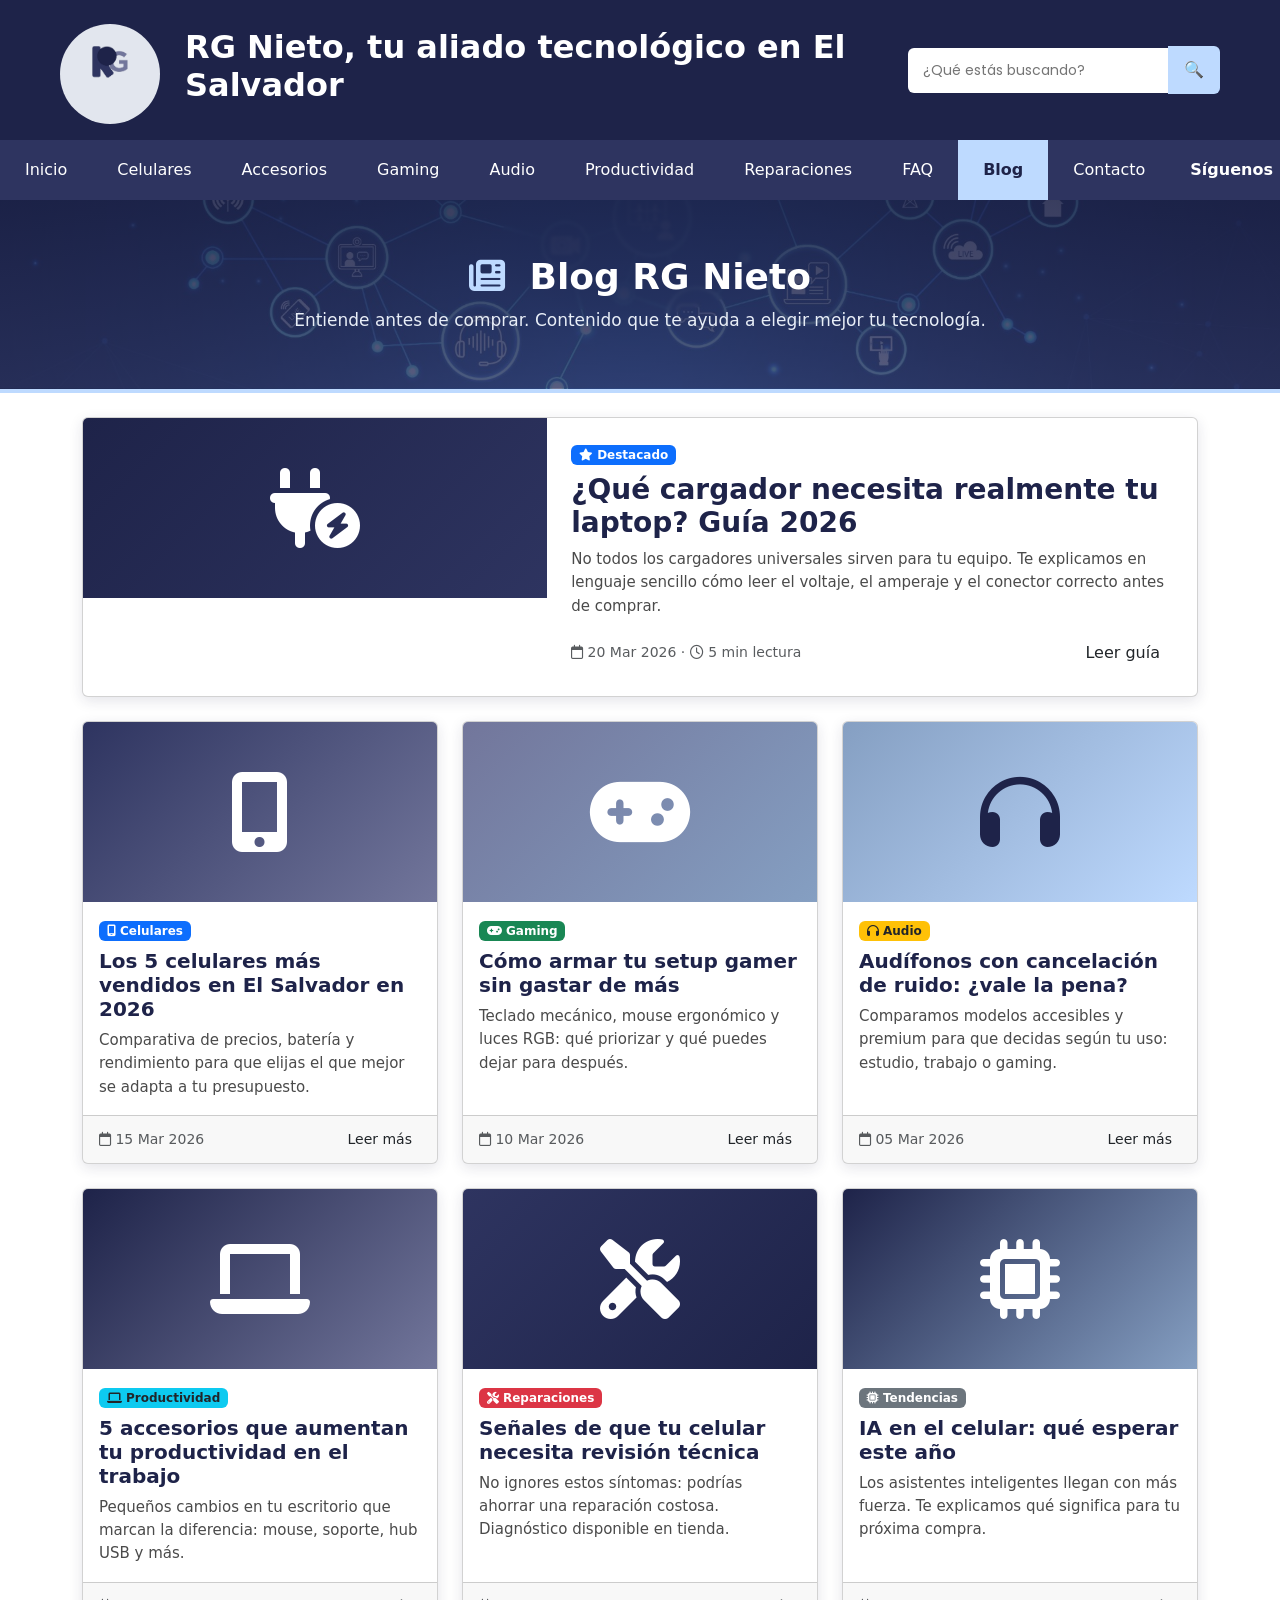
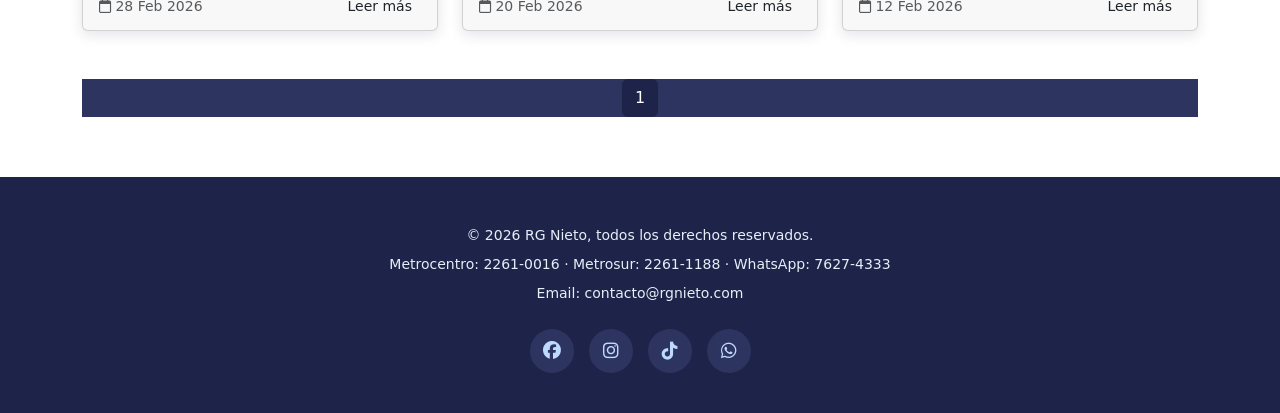
==== commit ba00dfa9: "movi el estilo responsivo a uno independiente" ====
--- a/blog.html
+++ b/blog.html
@@ -14,6 +14,7 @@
     <link href="https://fonts.googleapis.com/css2?family=Poppins:wght@400;500;600;700&display=swap" rel="stylesheet">
     <link rel="stylesheet" href="https://cdnjs.cloudflare.com/ajax/libs/font-awesome/6.5.2/css/all.min.css">
     <link href="https://cdn.jsdelivr.net/npm/bootstrap@5.3.3/dist/css/bootstrap.min.css" rel="stylesheet">
+    <link rel="stylesheet" href="css/responsivo.css">
 </head>
 
 <body>
--- a/css/estilos.css
+++ b/css/estilos.css
@@ -164,4 +164,57 @@
 .contacto-nav a:hover {
     background-color: transparent;
     color: #BEDAFF;
+}
+
+    /* ===== Footer institucional ===== */
+footer {
+    background-color: #1E2349;
+    color: #ffffff;
+    text-align: center;
+    padding: 40px 20px;
+    margin-top: 60px;
+}
+
+footer p {
+    margin: 8px 0;
+    font-size: 14px;
+    color: #E8EEF7;
+}
+
+footer a {
+    color: #BEDAFF;
+    text-decoration: none;
+    transition: color 0.2s ease;
+}
+
+footer a:hover {
+    color: #ffffff;
+}
+
+footer .redes-sociales {
+    margin-top: 25px;
+    display: flex;
+    justify-content: center;
+    flex-wrap: wrap;
+    gap: 15px;
+}
+
+footer .redes-sociales a {
+    display: inline-flex;
+    align-items: center;
+    justify-content: center;
+    width: 44px;
+    height: 44px;
+    border-radius: 50%;
+    background-color: #2E3460;
+    color: #BEDAFF;
+    font-size: 18px;
+    transition: background-color 0.25s ease, color 0.25s ease, transform 0.2s ease;
+}
+
+footer .redes-sociales a:hover {
+    background-color: #BEDAFF;
+    color: #1E2349;
+    transform: translateY(-3px);
+    text-decoration: none;
 }
--- a/css/estilos-persona3.css
+++ b/css/estilos-persona3.css
@@ -9,6 +9,21 @@
    - Azul pastel:       #BEDAFF
    Tipografía: Poppins
    ============================================================ */
+
+/* ============================================================
+   0. HEADER Y LOGO (Estilo unificado con persona2.css)
+   ============================================================ */
+
+header img {
+    width: 100px;
+    height: 100px;
+    box-sizing: border-box;
+    object-fit: contain;
+    background-color: rgba(244, 247, 252, 0.92);
+    border-radius: 50%;
+    padding: 15px;
+    transform: translateY(4px);
+}
 
 /* ============================================================
    1. NAVEGACIÓN
@@ -385,4 +400,4 @@
         min-height: 180px;
         font-size: 80px;
     }
-}+}
--- a/css/responsivo.css
+++ b/css/responsivo.css
@@ -0,0 +1,25 @@
+/* ===== Aquí compañeros pondré el estilo responsivo para pantallas de celular ===== */
+@media (max-width: 768px)
+{
+    header{
+        flex-wrap: wrap;
+        padding: 16px 20px;
+        gap: 14px;
+    }
+
+    header h1{
+        font-size: 1.5rem;
+        margin: 0;
+    }
+
+    .buscador{
+        margin-left: 0;
+        width: 100%;
+    }
+
+    .buscador input{
+        width: auto;
+        flex: 1;
+        min-width: 0;
+    }
+}
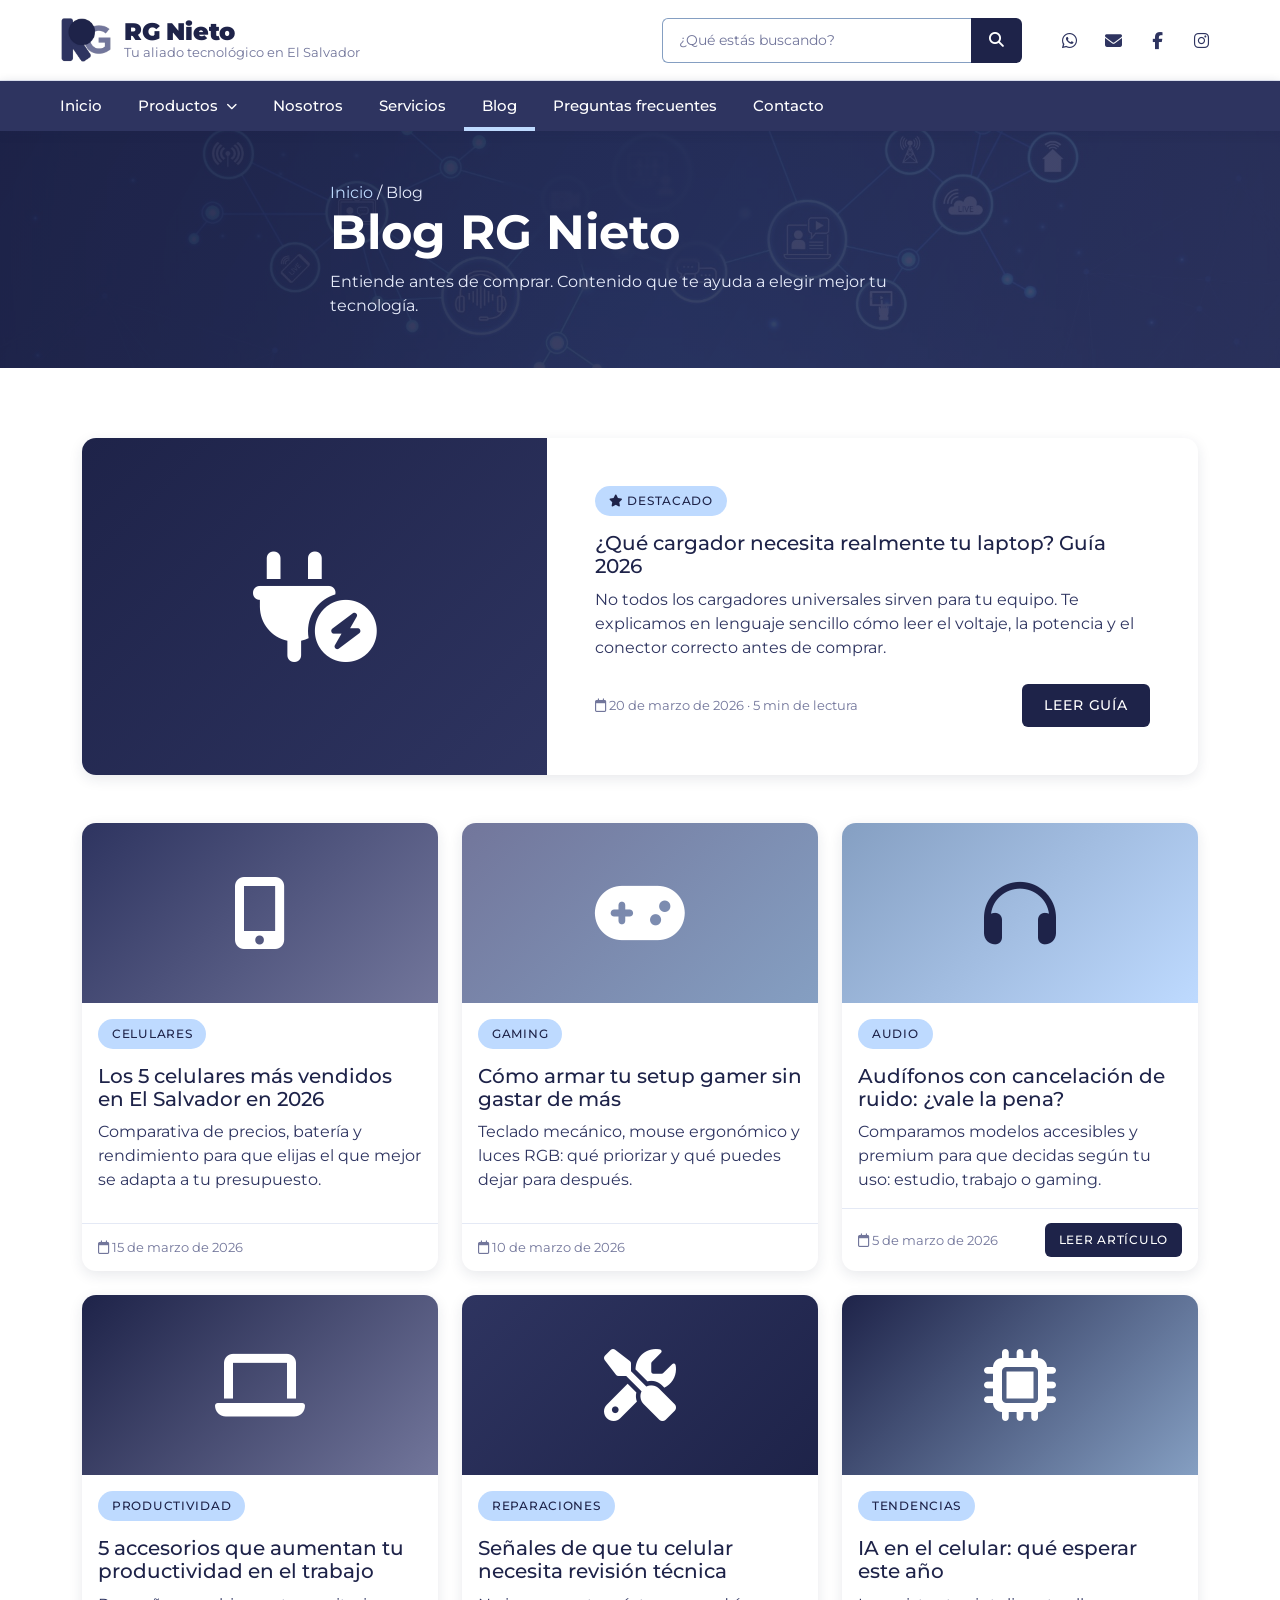
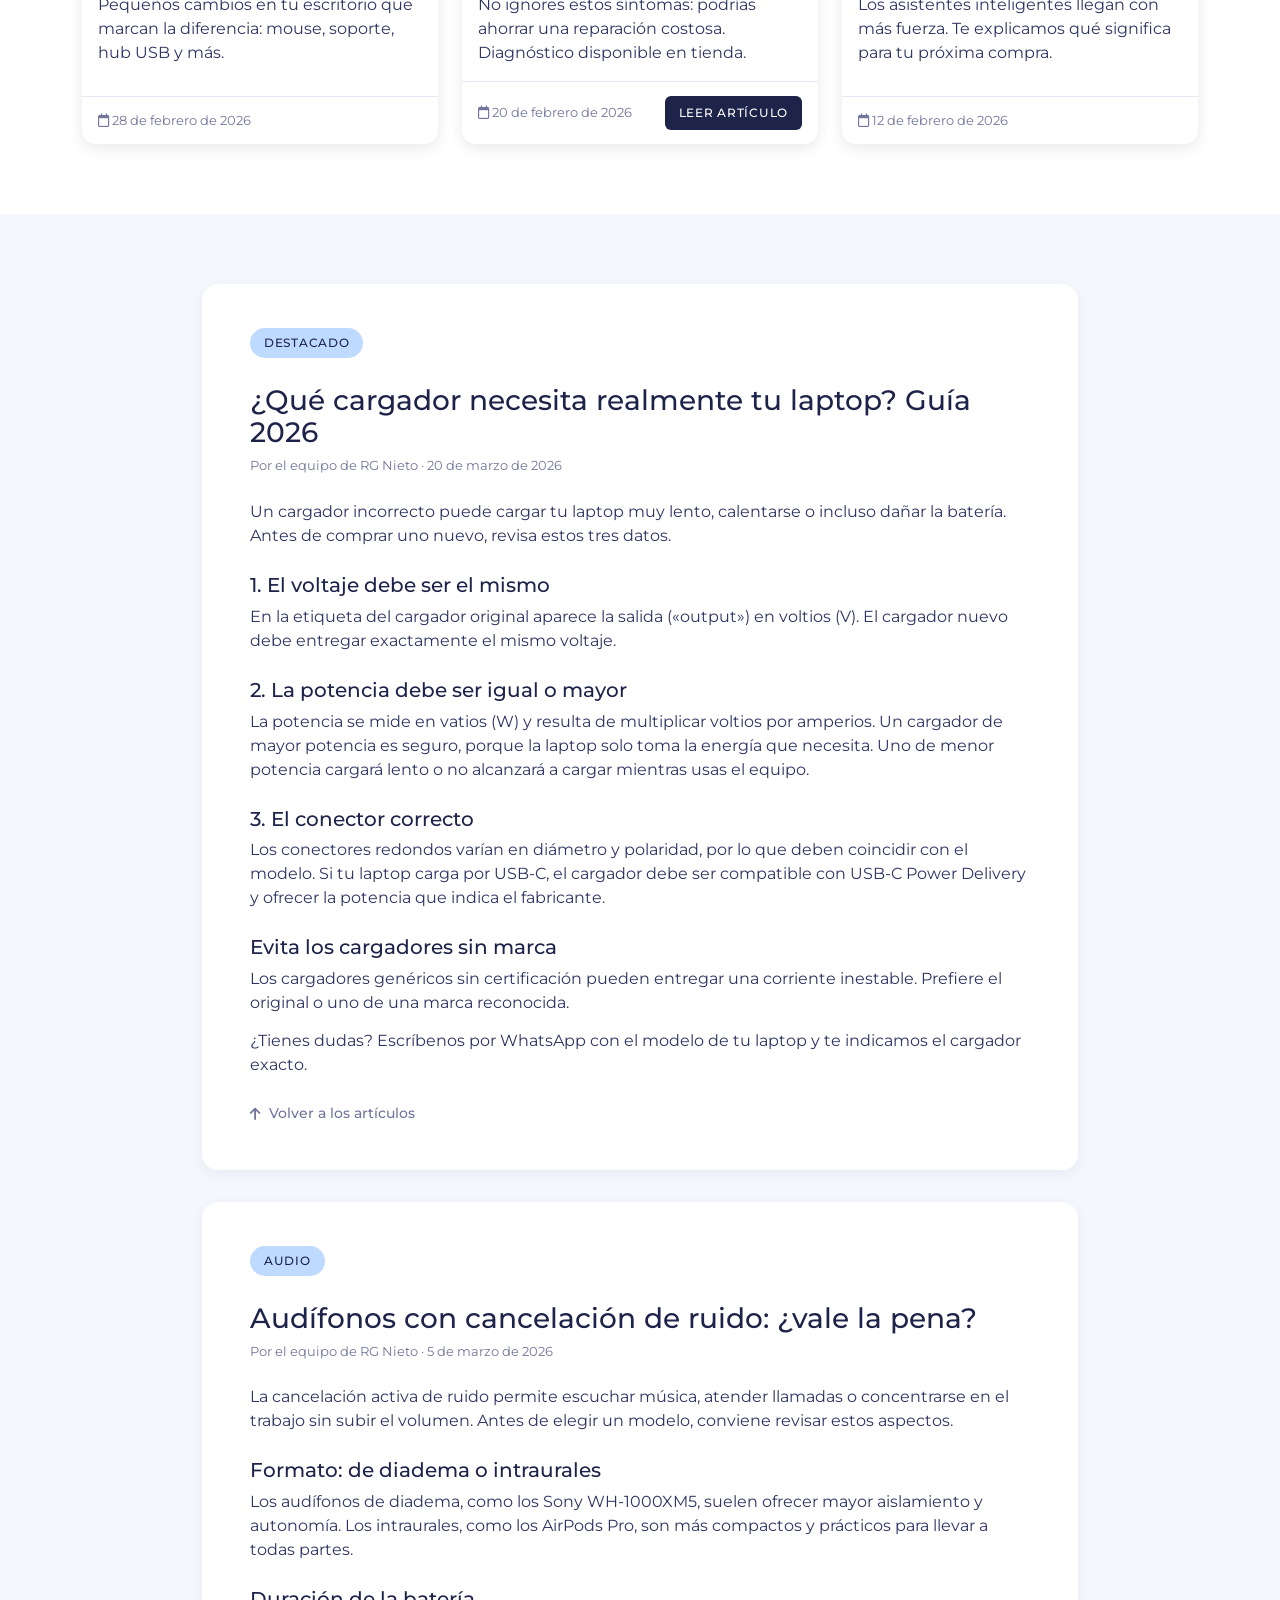
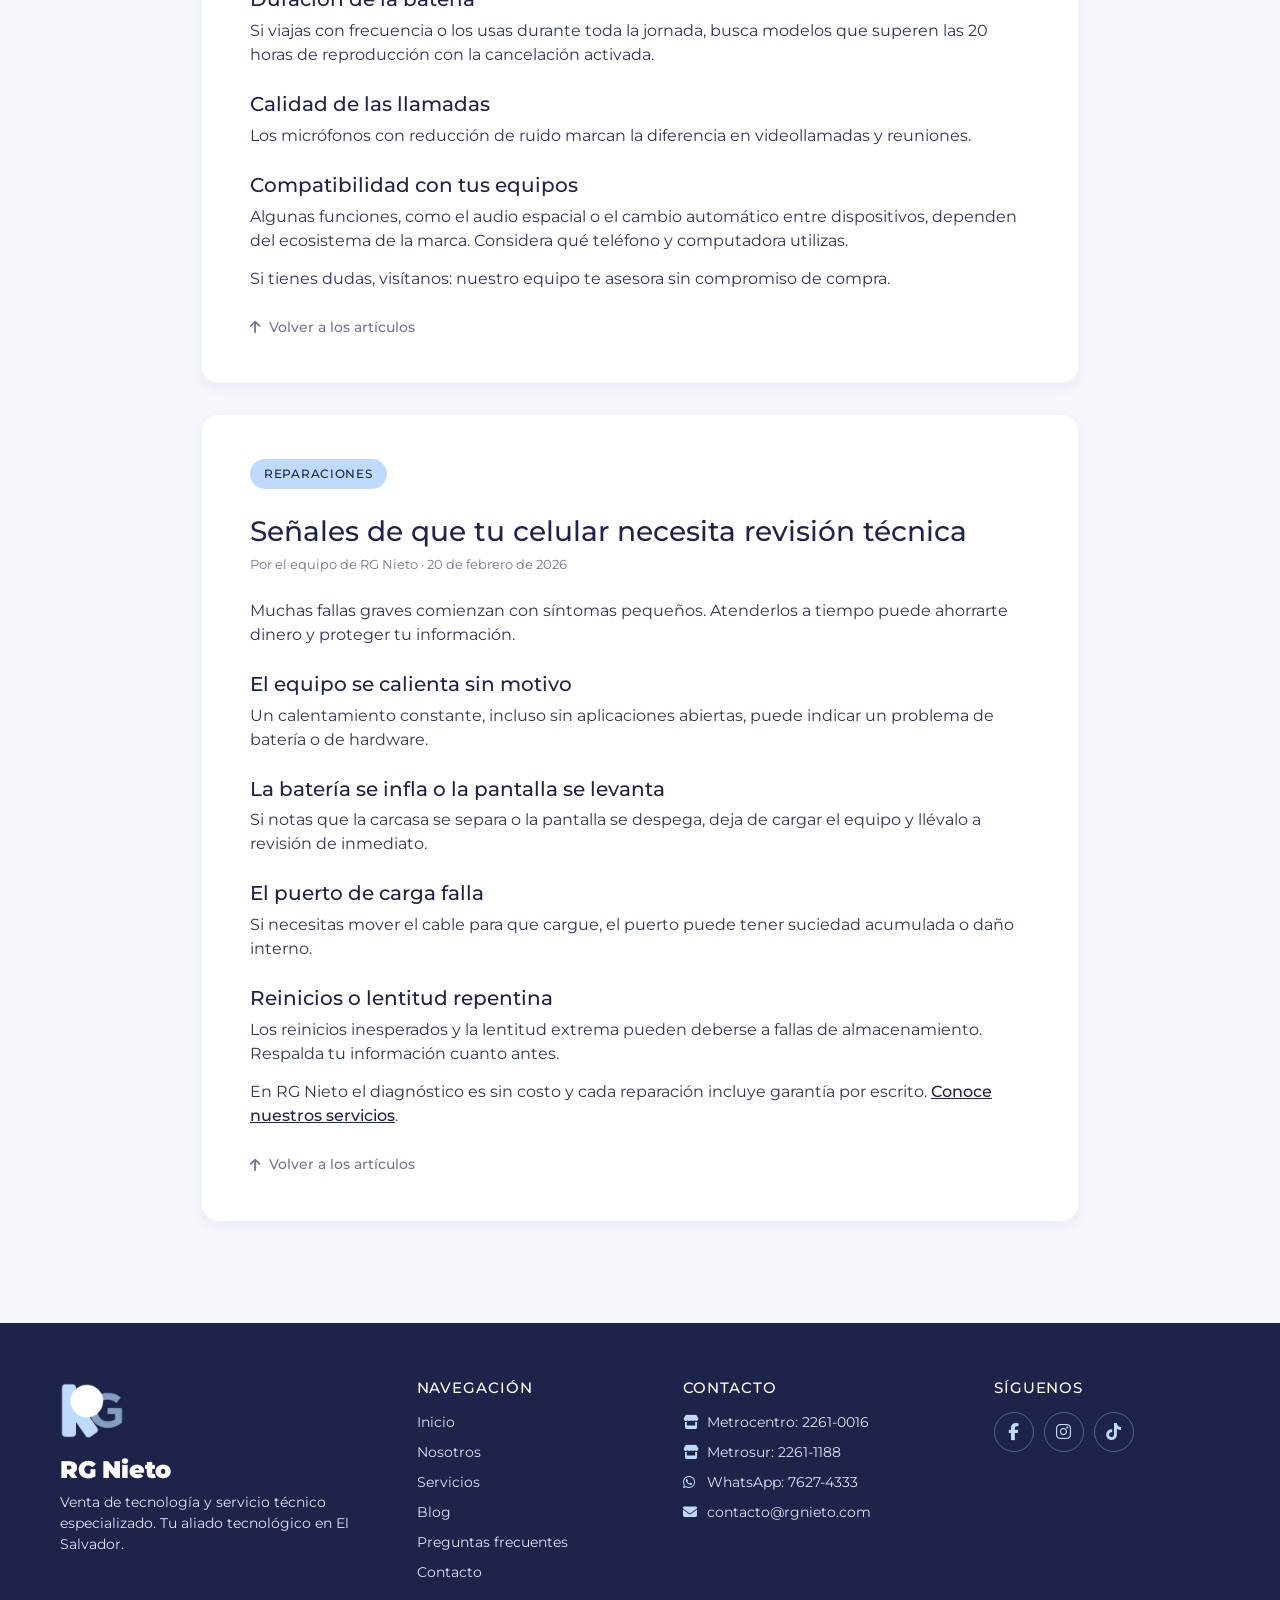
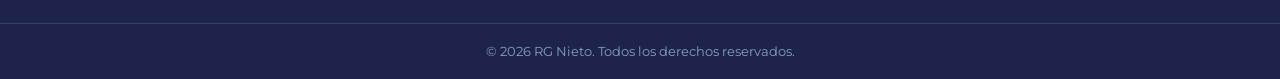
==== commit b6b165d6: "web arreglada he cambiado la fuente, modificado algunas cosas de persona 3 para integrarlas mejor y " ====
--- a/blog.html
+++ b/blog.html
@@ -1,236 +1,368 @@
-<!DOCTYPE html>
-<html lang="es">
-
-<head>
-    <meta charset="utf-8">
-    <meta name="viewport" content="width=device-width, initial-scale=1">
-
-    <title>Blog - Entiende antes de comprar | RG Nieto</title>
-    <meta name="description" content="Guías, comparativas y consejos sobre tecnología, gaming y productividad. Aprende antes de comprar en RG Nieto El Salvador.">
-
-    <link rel="stylesheet" href="css/estilos.css">
-    <link rel="stylesheet" href="css/estilos-persona3.css">
-
-    <link href="https://fonts.googleapis.com/css2?family=Poppins:wght@400;500;600;700&display=swap" rel="stylesheet">
-    <link rel="stylesheet" href="https://cdnjs.cloudflare.com/ajax/libs/font-awesome/6.5.2/css/all.min.css">
-    <link href="https://cdn.jsdelivr.net/npm/bootstrap@5.3.3/dist/css/bootstrap.min.css" rel="stylesheet">
-    <link rel="stylesheet" href="css/responsivo.css">
-</head>
-
-<body>
-
-    <header>
-        <img src="img/logo1.png" alt="Logotipo RG Nieto">
-        <h1>RG Nieto, tu aliado tecnológico en El Salvador</h1>
-
-        <div class="buscador">
-            <input type="text" placeholder="¿Qué estás buscando?">
-            <button type="button" aria-label="Buscar">🔍</button>
-        </div>
-    </header>
-
-    <nav>
-        <ul>
-            <li><a href="index.html#inicio">Inicio</a></li>
-            <li><a href="index.html#celulares">Celulares</a></li>
-            <li><a href="index.html#accesorios">Accesorios</a></li>
-            <li><a href="index.html#gaming">Gaming</a></li>
-            <li><a href="index.html#audio">Audio</a></li>
-            <li><a href="index.html#productividad">Productividad</a></li>
-            <li><a href="index.html#reparaciones">Reparaciones</a></li>
-            <li><a href="faq.html">FAQ</a></li>
-            <li><a href="blog.html" class="activo">Blog</a></li>
-            <li><a href="contacto.html">Contacto</a></li>
-
-            <li class="contacto-nav"><span>Síguenos</span>
-                <a href="https://wa.me/50376274333" target="_blank" rel="noopener" title="WhatsApp">
-                    <i class="fa-brands fa-whatsapp"></i>
-                </a>
-                <a href="mailto:contacto@rgnieto.com" title="Correo electrónico">
-                    <i class="fa-solid fa-envelope"></i>
-                </a>
-                <a href="https://www.facebook.com/share/1EexZE797u/" target="_blank" rel="noopener" title="Facebook">
-                    <i class="fa-brands fa-facebook"></i>
-                </a>
-                <a href="https://www.instagram.com/rgnieto_sv" target="_blank" rel="noopener" title="Instagram">
-                    <i class="fa-brands fa-instagram"></i>
-                </a>
-            </li>
-        </ul>
-    </nav>
-
-    <main id="inicio">
-
-        <section class="seccion-encabezado">
-            <h2><i class="fa-solid fa-newspaper"></i> Blog RG Nieto</h2>
-            <p>Entiende antes de comprar. Contenido que te ayuda a elegir mejor tu tecnología.</p>
-        </section>
-
-        <div class="container my-4">
-
-            <!-- Artículo destacado -->
-            <div class="card card-rg mb-4 overflow-hidden">
-                <div class="row g-0">
-                    <div class="col-md-5 card-rg-icono icono-cargadores">
-                        <i class="fa-solid fa-plug-circle-bolt"></i>
-                    </div>
-                    <div class="col-md-7">
-                        <div class="card-body p-4">
-                            <span class="badge bg-primary mb-2"><i class="fa-solid fa-star"></i> Destacado</span>
-                            <h3 class="card-title">¿Qué cargador necesita realmente tu laptop? Guía 2026</h3>
-                            <p class="card-text">No todos los cargadores universales sirven para tu equipo. Te explicamos en lenguaje sencillo cómo leer el voltaje, el amperaje y el conector correcto antes de comprar.</p>
-                            <div class="d-flex justify-content-between align-items-center">
-                                <small class="text-muted"><i class="fa-regular fa-calendar"></i> 20 Mar 2026 · <i class="fa-regular fa-clock"></i> 5 min lectura</small>
-                                <a href="#" class="btn btn-rg">Leer guía</a>
-                            </div>
-                        </div>
-                    </div>
-                </div>
-            </div>
-
-            <!-- Grid de artículos -->
-            <div class="row g-4">
-
-                <div class="col-md-6 col-lg-4">
-                    <article class="card h-100 card-rg">
-                        <div class="card-rg-icono icono-celulares">
-                            <i class="fa-solid fa-mobile-screen-button"></i>
-                        </div>
-                        <div class="card-body">
-                            <span class="badge bg-primary mb-2"><i class="fa-solid fa-mobile-screen"></i> Celulares</span>
-                            <h3 class="card-title h5">Los 5 celulares más vendidos en El Salvador en 2026</h3>
-                            <p class="card-text">Comparativa de precios, batería y rendimiento para que elijas el que mejor se adapta a tu presupuesto.</p>
-                        </div>
-                        <div class="card-footer d-flex justify-content-between align-items-center">
-                            <small class="text-muted"><i class="fa-regular fa-calendar"></i> 15 Mar 2026</small>
-                            <a href="#" class="btn btn-sm btn-rg">Leer más</a>
-                        </div>
-                    </article>
-                </div>
-
-                <div class="col-md-6 col-lg-4">
-                    <article class="card h-100 card-rg">
-                        <div class="card-rg-icono icono-gaming">
-                            <i class="fa-solid fa-gamepad"></i>
-                        </div>
-                        <div class="card-body">
-                            <span class="badge bg-success mb-2"><i class="fa-solid fa-gamepad"></i> Gaming</span>
-                            <h3 class="card-title h5">Cómo armar tu setup gamer sin gastar de más</h3>
-                            <p class="card-text">Teclado mecánico, mouse ergonómico y luces RGB: qué priorizar y qué puedes dejar para después.</p>
-                        </div>
-                        <div class="card-footer d-flex justify-content-between align-items-center">
-                            <small class="text-muted"><i class="fa-regular fa-calendar"></i> 10 Mar 2026</small>
-                            <a href="#" class="btn btn-sm btn-rg">Leer más</a>
-                        </div>
-                    </article>
-                </div>
-
-                <div class="col-md-6 col-lg-4">
-                    <article class="card h-100 card-rg">
-                        <div class="card-rg-icono icono-audio">
-                            <i class="fa-solid fa-headphones"></i>
-                        </div>
-                        <div class="card-body">
-                            <span class="badge bg-warning text-dark mb-2"><i class="fa-solid fa-headphones"></i> Audio</span>
-                            <h3 class="card-title h5">Audífonos con cancelación de ruido: ¿vale la pena?</h3>
-                            <p class="card-text">Comparamos modelos accesibles y premium para que decidas según tu uso: estudio, trabajo o gaming.</p>
-                        </div>
-                        <div class="card-footer d-flex justify-content-between align-items-center">
-                            <small class="text-muted"><i class="fa-regular fa-calendar"></i> 05 Mar 2026</small>
-                            <a href="#" class="btn btn-sm btn-rg">Leer más</a>
-                        </div>
-                    </article>
-                </div>
-
-                <div class="col-md-6 col-lg-4">
-                    <article class="card h-100 card-rg">
-                        <div class="card-rg-icono icono-productividad">
-                            <i class="fa-solid fa-laptop"></i>
-                        </div>
-                        <div class="card-body">
-                            <span class="badge bg-info text-dark mb-2"><i class="fa-solid fa-laptop"></i> Productividad</span>
-                            <h3 class="card-title h5">5 accesorios que aumentan tu productividad en el trabajo</h3>
-                            <p class="card-text">Pequeños cambios en tu escritorio que marcan la diferencia: mouse, soporte, hub USB y más.</p>
-                        </div>
-                        <div class="card-footer d-flex justify-content-between align-items-center">
-                            <small class="text-muted"><i class="fa-regular fa-calendar"></i> 28 Feb 2026</small>
-                            <a href="#" class="btn btn-sm btn-rg">Leer más</a>
-                        </div>
-                    </article>
-                </div>
-
-                <div class="col-md-6 col-lg-4">
-                    <article class="card h-100 card-rg">
-                        <div class="card-rg-icono icono-reparaciones">
-                            <i class="fa-solid fa-screwdriver-wrench"></i>
-                        </div>
-                        <div class="card-body">
-                            <span class="badge bg-danger mb-2"><i class="fa-solid fa-screwdriver-wrench"></i> Reparaciones</span>
-                            <h3 class="card-title h5">Señales de que tu celular necesita revisión técnica</h3>
-                            <p class="card-text">No ignores estos síntomas: podrías ahorrar una reparación costosa. Diagnóstico disponible en tienda.</p>
-                        </div>
-                        <div class="card-footer d-flex justify-content-between align-items-center">
-                            <small class="text-muted"><i class="fa-regular fa-calendar"></i> 20 Feb 2026</small>
-                            <a href="#" class="btn btn-sm btn-rg">Leer más</a>
-                        </div>
-                    </article>
-                </div>
-
-                <div class="col-md-6 col-lg-4">
-                    <article class="card h-100 card-rg">
-                        <div class="card-rg-icono icono-tendencias">
-                            <i class="fa-solid fa-microchip"></i>
-                        </div>
-                        <div class="card-body">
-                            <span class="badge bg-secondary mb-2"><i class="fa-solid fa-microchip"></i> Tendencias</span>
-                            <h3 class="card-title h5">IA en el celular: qué esperar este año</h3>
-                            <p class="card-text">Los asistentes inteligentes llegan con más fuerza. Te explicamos qué significa para tu próxima compra.</p>
-                        </div>
-                        <div class="card-footer d-flex justify-content-between align-items-center">
-                            <small class="text-muted"><i class="fa-regular fa-calendar"></i> 12 Feb 2026</small>
-                            <a href="#" class="btn btn-sm btn-rg">Leer más</a>
-                        </div>
-                    </article>
-                </div>
-
-            </div>
-            <!-- Paginación (solo una página) -->
-
-            <nav class="mt-5" aria-label="Paginación del blog">
-              <ul class="pagination justify-content-center">
-                  <li class="page-item active"><a class="page-link" href="#">1</a></li>
-              </ul>
-          </nav>
-        </div>
-
-    </main>
-
-        <footer id="contacto">
-
-        <p>© 2026 RG Nieto, todos los derechos reservados.</p>
-
-        <p>Metrocentro: 2261-0016 · Metrosur: 2261-1188 · WhatsApp: 7627-4333</p>
-
-        <p>Email: contacto@rgnieto.com</p>
-
-        <div class="redes-sociales">
-            <a href="https://www.facebook.com/share/1EexZE797u/" target="_blank" rel="noopener" title="Facebook">
-                <i class="fa-brands fa-facebook"></i>
-            </a>
-            <a href="https://www.instagram.com/rgnieto_sv" target="_blank" rel="noopener" title="Instagram">
-                <i class="fa-brands fa-instagram"></i>
-            </a>
-            <a href="https://www.tiktok.com/@rg.nieto.sa.de.cv" target="_blank" rel="noopener" title="TikTok">
-                <i class="fa-brands fa-tiktok"></i>
-            </a>
-            <a href="https://wa.me/50376274333" target="_blank" rel="noopener" title="WhatsApp">
-                <i class="fa-brands fa-whatsapp"></i>
-            </a>
-        </div>
-
-    </footer>
-
-    <script src="https://cdn.jsdelivr.net/npm/bootstrap@5.3.3/dist/js/bootstrap.bundle.min.js"></script>
-</body>
-
-</html>+<!DOCTYPE html>
+<html lang="es">
+
+<head>
+
+	<meta charset="utf-8">
+	<meta name="viewport" content="width=device-width, initial-scale=1">
+
+	<title>Blog | RG Nieto El Salvador</title>
+	<meta name="description" content="Consejos, guías de compra y recomendaciones de servicio técnico del equipo de RG Nieto.">
+
+	<link rel="icon" href="img/logo-isotipo.png" type="image/png">
+
+	<!-- Tipografía: Montserrat como sustituto web de Gotham (Manual de Identidad Visual) -->
+	<link rel="preconnect" href="https://fonts.googleapis.com">
+	<link rel="preconnect" href="https://fonts.gstatic.com" crossorigin>
+	<link href="https://fonts.googleapis.com/css2?family=Montserrat:wght@300;400;500;700;900&display=swap" rel="stylesheet">
+
+	<link rel="stylesheet" href="https://cdnjs.cloudflare.com/ajax/libs/font-awesome/6.5.2/css/all.min.css">
+
+	<!-- Bootstrap 5 (componentes de Preguntas frecuentes, Blog y Contacto) -->
+	<link rel="stylesheet" href="https://cdn.jsdelivr.net/npm/bootstrap@5.3.3/dist/css/bootstrap.min.css">
+
+	<link rel="stylesheet" href="css/tipografia.css">
+	<link rel="stylesheet" href="css/estilos.css">
+	<link rel="stylesheet" href="css/persona2.css">
+	<link rel="stylesheet" href="css/paginas.css">
+	<link rel="stylesheet" href="css/estilos-persona3.css">
+	<link rel="stylesheet" href="css/responsivo.css">
+
+</head>
+
+<body>
+
+	<a class="saltar" href="#contenido">Saltar al contenido</a>
+
+	<header class="encabezado">
+		<div class="encabezado-interno">
+
+			<a href="index.html" class="marca" aria-label="RG Nieto, ir al inicio">
+				<img src="img/logo-isotipo.png" alt="" width="52" height="52">
+				<span class="marca-texto">
+					<span class="marca-nombre">RG Nieto</span>
+					<span class="marca-lema">Tu aliado tecnológico en El Salvador</span>
+				</span>
+			</a>
+
+			<form class="buscador" action="index.html" method="get" role="search">
+				<label for="buscar" class="solo-lectores">Buscar productos</label>
+				<input id="buscar" type="search" name="q" placeholder="¿Qué estás buscando?" autocomplete="off">
+				<button type="submit" aria-label="Buscar"><i class="fa-solid fa-magnifying-glass"></i></button>
+			</form>
+
+			<div class="contacto-rapido" aria-label="Contacto rápido">
+				<a href="https://wa.me/50376274333" title="WhatsApp" aria-label="WhatsApp" target="_blank" rel="noopener"><i class="fa-brands fa-whatsapp"></i></a>
+				<a href="mailto:contacto@rgnieto.com" title="Correo electrónico" aria-label="Correo electrónico"><i class="fa-solid fa-envelope"></i></a>
+				<a href="https://www.facebook.com/share/1EexZE797u/" title="Facebook" aria-label="Facebook" target="_blank" rel="noopener"><i class="fa-brands fa-facebook-f"></i></a>
+				<a href="https://www.instagram.com/rgnieto_sv" title="Instagram" aria-label="Instagram" target="_blank" rel="noopener"><i class="fa-brands fa-instagram"></i></a>
+			</div>
+
+		</div>
+	</header>
+
+	<nav class="navegacion" aria-label="Navegación principal">
+
+		<button class="menu-boton" type="button" aria-expanded="false" aria-controls="menu-principal">
+			<i class="fa-solid fa-bars" aria-hidden="true"></i> Menú
+		</button>
+
+		<ul class="menu" id="menu-principal">
+			<li><a href="index.html">Inicio</a></li>
+			<li class="submenu">
+				<button class="submenu-boton" type="button" aria-expanded="false" aria-controls="submenu-productos">
+					Productos <i class="fa-solid fa-chevron-down" aria-hidden="true"></i>
+				</button>
+				<ul class="submenu-lista" id="submenu-productos">
+					<li><a href="index.html#celulares"><i class="fa-solid fa-mobile-screen-button" aria-hidden="true"></i> Celulares</a></li>
+					<li><a href="index.html#accesorios"><i class="fa-solid fa-plug" aria-hidden="true"></i> Accesorios</a></li>
+					<li><a href="index.html#gaming"><i class="fa-solid fa-gamepad" aria-hidden="true"></i> Gaming</a></li>
+					<li><a href="index.html#audio"><i class="fa-solid fa-headphones" aria-hidden="true"></i> Audio</a></li>
+					<li><a href="index.html#productividad"><i class="fa-solid fa-laptop" aria-hidden="true"></i> Productividad</a></li>
+					<li><a href="index.html#reparaciones"><i class="fa-solid fa-screwdriver-wrench" aria-hidden="true"></i> Reparaciones</a></li>
+				</ul>
+			</li>
+			<li><a href="nosotros.html">Nosotros</a></li>
+			<li><a href="servicios.html">Servicios</a></li>
+			<li><a href="blog.html" aria-current="page">Blog</a></li>
+			<li><a href="faq.html">Preguntas frecuentes</a></li>
+			<li><a href="contacto.html">Contacto</a></li>
+		</ul>
+
+	</nav>
+
+	<section class="banner-secundario">
+		<div class="contenedor">
+			<p class="migas"><a href="index.html">Inicio</a> / Blog</p>
+			<h1>Blog RG Nieto</h1>
+			<p>Entiende antes de comprar. Contenido que te ayuda a elegir mejor tu tecnología.</p>
+		</div>
+	</section>
+
+	<main id="contenido">
+
+		<section class="seccion">
+			<div class="container">
+
+				<!-- Artículo destacado -->
+				<article class="card card-rg mb-5 overflow-hidden">
+					<div class="row g-0">
+						<div class="col-md-5 card-rg-icono icono-cargadores">
+							<i class="fa-solid fa-plug-circle-bolt" aria-hidden="true"></i>
+						</div>
+						<div class="col-md-7">
+							<div class="card-body p-4 p-lg-5">
+								<span class="etiqueta"><i class="fa-solid fa-star" aria-hidden="true"></i> Destacado</span>
+								<h2 class="card-title">¿Qué cargador necesita realmente tu laptop? Guía 2026</h2>
+								<p class="card-text">No todos los cargadores universales sirven para tu equipo. Te explicamos en lenguaje
+									sencillo cómo leer el voltaje, la potencia y el conector correcto antes de comprar.</p>
+								<div class="d-flex flex-wrap gap-3 justify-content-between align-items-center mt-4">
+									<span class="blog-meta"><i class="fa-regular fa-calendar" aria-hidden="true"></i> <time datetime="2026-03-20">20 de marzo de 2026</time> · 5 min de lectura</span>
+									<a href="#cargador" class="btn btn-rg">Leer guía</a>
+								</div>
+							</div>
+						</div>
+					</div>
+				</article>
+
+				<!-- Artículos -->
+				<div class="row g-4">
+					<div class="col-md-6 col-lg-4">
+						<article class="card h-100 card-rg">
+							<div class="card-rg-icono icono-celulares"><i class="fa-solid fa-mobile-screen-button" aria-hidden="true"></i></div>
+							<div class="card-body">
+								<span class="etiqueta">Celulares</span>
+								<h2 class="card-title">Los 5 celulares más vendidos en El Salvador en 2026</h2>
+								<p class="card-text">Comparativa de precios, batería y rendimiento para que elijas el que mejor se adapta a tu presupuesto.</p>
+							</div>
+							<div class="card-footer d-flex justify-content-between align-items-center">
+								<span class="blog-meta"><i class="fa-regular fa-calendar" aria-hidden="true"></i> <time datetime="2026-03-15">15 de marzo de 2026</time></span>
+								
+							</div>
+						</article>
+					</div>
+					<div class="col-md-6 col-lg-4">
+						<article class="card h-100 card-rg">
+							<div class="card-rg-icono icono-gaming"><i class="fa-solid fa-gamepad" aria-hidden="true"></i></div>
+							<div class="card-body">
+								<span class="etiqueta">Gaming</span>
+								<h2 class="card-title">Cómo armar tu setup gamer sin gastar de más</h2>
+								<p class="card-text">Teclado mecánico, mouse ergonómico y luces RGB: qué priorizar y qué puedes dejar para después.</p>
+							</div>
+							<div class="card-footer d-flex justify-content-between align-items-center">
+								<span class="blog-meta"><i class="fa-regular fa-calendar" aria-hidden="true"></i> <time datetime="2026-03-10">10 de marzo de 2026</time></span>
+								
+							</div>
+						</article>
+					</div>
+					<div class="col-md-6 col-lg-4">
+						<article class="card h-100 card-rg">
+							<div class="card-rg-icono icono-audio"><i class="fa-solid fa-headphones" aria-hidden="true"></i></div>
+							<div class="card-body">
+								<span class="etiqueta">Audio</span>
+								<h2 class="card-title">Audífonos con cancelación de ruido: ¿vale la pena?</h2>
+								<p class="card-text">Comparamos modelos accesibles y premium para que decidas según tu uso: estudio, trabajo o gaming.</p>
+							</div>
+							<div class="card-footer d-flex justify-content-between align-items-center">
+								<span class="blog-meta"><i class="fa-regular fa-calendar" aria-hidden="true"></i> <time datetime="2026-03-05">5 de marzo de 2026</time></span>
+								<a href="#audifonos" class="btn btn-sm btn-rg">Leer artículo</a>
+							</div>
+						</article>
+					</div>
+					<div class="col-md-6 col-lg-4">
+						<article class="card h-100 card-rg">
+							<div class="card-rg-icono icono-productividad"><i class="fa-solid fa-laptop" aria-hidden="true"></i></div>
+							<div class="card-body">
+								<span class="etiqueta">Productividad</span>
+								<h2 class="card-title">5 accesorios que aumentan tu productividad en el trabajo</h2>
+								<p class="card-text">Pequeños cambios en tu escritorio que marcan la diferencia: mouse, soporte, hub USB y más.</p>
+							</div>
+							<div class="card-footer d-flex justify-content-between align-items-center">
+								<span class="blog-meta"><i class="fa-regular fa-calendar" aria-hidden="true"></i> <time datetime="2026-02-28">28 de febrero de 2026</time></span>
+								
+							</div>
+						</article>
+					</div>
+					<div class="col-md-6 col-lg-4">
+						<article class="card h-100 card-rg">
+							<div class="card-rg-icono icono-reparaciones"><i class="fa-solid fa-screwdriver-wrench" aria-hidden="true"></i></div>
+							<div class="card-body">
+								<span class="etiqueta">Reparaciones</span>
+								<h2 class="card-title">Señales de que tu celular necesita revisión técnica</h2>
+								<p class="card-text">No ignores estos síntomas: podrías ahorrar una reparación costosa. Diagnóstico disponible en tienda.</p>
+							</div>
+							<div class="card-footer d-flex justify-content-between align-items-center">
+								<span class="blog-meta"><i class="fa-regular fa-calendar" aria-hidden="true"></i> <time datetime="2026-02-20">20 de febrero de 2026</time></span>
+								<a href="#senales" class="btn btn-sm btn-rg">Leer artículo</a>
+							</div>
+						</article>
+					</div>
+					<div class="col-md-6 col-lg-4">
+						<article class="card h-100 card-rg">
+							<div class="card-rg-icono icono-tendencias"><i class="fa-solid fa-microchip" aria-hidden="true"></i></div>
+							<div class="card-body">
+								<span class="etiqueta">Tendencias</span>
+								<h2 class="card-title">IA en el celular: qué esperar este año</h2>
+								<p class="card-text">Los asistentes inteligentes llegan con más fuerza. Te explicamos qué significa para tu próxima compra.</p>
+							</div>
+							<div class="card-footer d-flex justify-content-between align-items-center">
+								<span class="blog-meta"><i class="fa-regular fa-calendar" aria-hidden="true"></i> <time datetime="2026-02-12">12 de febrero de 2026</time></span>
+								
+							</div>
+						</article>
+					</div>
+				</div>
+
+			</div>
+		</section>
+
+		<section class="seccion fondo-claro">
+			<div class="container contenedor-angosto">
+
+				<article class="articulo" id="cargador">
+					<span class="etiqueta">Destacado</span>
+					<h2>¿Qué cargador necesita realmente tu laptop? Guía 2026</h2>
+					<p class="blog-meta">Por el equipo de RG Nieto · <time datetime="2026-03-20">20 de marzo de 2026</time></p>
+
+					<p>Un cargador incorrecto puede cargar tu laptop muy lento, calentarse o incluso dañar la batería. Antes de
+						comprar uno nuevo, revisa estos tres datos.</p>
+
+					<h3>1. El voltaje debe ser el mismo</h3>
+					<p>En la etiqueta del cargador original aparece la salida («output») en voltios (V). El cargador nuevo debe
+						entregar exactamente el mismo voltaje.</p>
+
+					<h3>2. La potencia debe ser igual o mayor</h3>
+					<p>La potencia se mide en vatios (W) y resulta de multiplicar voltios por amperios. Un cargador de mayor
+						potencia es seguro, porque la laptop solo toma la energía que necesita. Uno de menor potencia cargará
+						lento o no alcanzará a cargar mientras usas el equipo.</p>
+
+					<h3>3. El conector correcto</h3>
+					<p>Los conectores redondos varían en diámetro y polaridad, por lo que deben coincidir con el modelo. Si tu
+						laptop carga por USB-C, el cargador debe ser compatible con USB-C Power Delivery y ofrecer la potencia
+						que indica el fabricante.</p>
+
+					<h3>Evita los cargadores sin marca</h3>
+					<p>Los cargadores genéricos sin certificación pueden entregar una corriente inestable. Prefiere el original
+						o uno de una marca reconocida.</p>
+
+					<p>¿Tienes dudas? Escríbenos por WhatsApp con el modelo de tu laptop y te indicamos el cargador exacto.</p>
+
+					<a href="#contenido" class="enlace-volver"><i class="fa-solid fa-arrow-up" aria-hidden="true"></i> Volver a los artículos</a>
+				</article>
+
+				<article class="articulo" id="audifonos">
+					<span class="etiqueta">Audio</span>
+					<h2>Audífonos con cancelación de ruido: ¿vale la pena?</h2>
+					<p class="blog-meta">Por el equipo de RG Nieto · <time datetime="2026-03-05">5 de marzo de 2026</time></p>
+
+					<p>La cancelación activa de ruido permite escuchar música, atender llamadas o concentrarse en el trabajo sin
+						subir el volumen. Antes de elegir un modelo, conviene revisar estos aspectos.</p>
+
+					<h3>Formato: de diadema o intraurales</h3>
+					<p>Los audífonos de diadema, como los Sony WH-1000XM5, suelen ofrecer mayor aislamiento y autonomía. Los
+						intraurales, como los AirPods Pro, son más compactos y prácticos para llevar a todas partes.</p>
+
+					<h3>Duración de la batería</h3>
+					<p>Si viajas con frecuencia o los usas durante toda la jornada, busca modelos que superen las 20 horas de
+						reproducción con la cancelación activada.</p>
+
+					<h3>Calidad de las llamadas</h3>
+					<p>Los micrófonos con reducción de ruido marcan la diferencia en videollamadas y reuniones.</p>
+
+					<h3>Compatibilidad con tus equipos</h3>
+					<p>Algunas funciones, como el audio espacial o el cambio automático entre dispositivos, dependen del
+						ecosistema de la marca. Considera qué teléfono y computadora utilizas.</p>
+
+					<p>Si tienes dudas, visítanos: nuestro equipo te asesora sin compromiso de compra.</p>
+
+					<a href="#contenido" class="enlace-volver"><i class="fa-solid fa-arrow-up" aria-hidden="true"></i> Volver a los artículos</a>
+				</article>
+
+				<article class="articulo" id="senales">
+					<span class="etiqueta">Reparaciones</span>
+					<h2>Señales de que tu celular necesita revisión técnica</h2>
+					<p class="blog-meta">Por el equipo de RG Nieto · <time datetime="2026-02-20">20 de febrero de 2026</time></p>
+
+					<p>Muchas fallas graves comienzan con síntomas pequeños. Atenderlos a tiempo puede ahorrarte dinero y
+						proteger tu información.</p>
+
+					<h3>El equipo se calienta sin motivo</h3>
+					<p>Un calentamiento constante, incluso sin aplicaciones abiertas, puede indicar un problema de batería o
+						de hardware.</p>
+
+					<h3>La batería se infla o la pantalla se levanta</h3>
+					<p>Si notas que la carcasa se separa o la pantalla se despega, deja de cargar el equipo y llévalo a revisión
+						de inmediato.</p>
+
+					<h3>El puerto de carga falla</h3>
+					<p>Si necesitas mover el cable para que cargue, el puerto puede tener suciedad acumulada o daño interno.</p>
+
+					<h3>Reinicios o lentitud repentina</h3>
+					<p>Los reinicios inesperados y la lentitud extrema pueden deberse a fallas de almacenamiento. Respalda tu
+						información cuanto antes.</p>
+
+					<p>En RG Nieto el diagnóstico es sin costo y cada reparación incluye garantía por escrito.
+						<a href="servicios.html">Conoce nuestros servicios</a>.</p>
+
+					<a href="#contenido" class="enlace-volver"><i class="fa-solid fa-arrow-up" aria-hidden="true"></i> Volver a los artículos</a>
+				</article>
+
+			</div>
+		</section>
+
+	</main>
+
+	<footer class="pie">
+
+		<div class="pie-interno">
+
+			<div class="pie-marca">
+				<img src="img/logo-negativo.png" alt="" width="64" height="64">
+				<span class="marca-nombre">RG Nieto</span>
+				<p>Venta de tecnología y servicio técnico especializado. Tu aliado tecnológico en El Salvador.</p>
+			</div>
+
+			<div>
+				<h2>Navegación</h2>
+				<ul>
+					<li><a href="index.html">Inicio</a></li>
+					<li><a href="nosotros.html">Nosotros</a></li>
+					<li><a href="servicios.html">Servicios</a></li>
+					<li><a href="blog.html">Blog</a></li>
+					<li><a href="faq.html">Preguntas frecuentes</a></li>
+					<li><a href="contacto.html">Contacto</a></li>
+				</ul>
+			</div>
+
+			<div>
+				<h2>Contacto</h2>
+				<ul>
+					<li><i class="fa-solid fa-store" aria-hidden="true"></i>Metrocentro: <a href="tel:+50322610016">2261-0016</a></li>
+					<li><i class="fa-solid fa-store" aria-hidden="true"></i>Metrosur: <a href="tel:+50322611188">2261-1188</a></li>
+					<li><i class="fa-brands fa-whatsapp" aria-hidden="true"></i>WhatsApp: <a href="https://wa.me/50376274333" target="_blank" rel="noopener">7627-4333</a></li>
+					<li><i class="fa-solid fa-envelope" aria-hidden="true"></i><a href="mailto:contacto@rgnieto.com">contacto@rgnieto.com</a></li>
+				</ul>
+			</div>
+
+			<div>
+				<h2>Síguenos</h2>
+				<div class="redes-sociales">
+					<a href="https://www.facebook.com/share/1EexZE797u/" aria-label="Facebook" target="_blank" rel="noopener"><i class="fa-brands fa-facebook-f"></i></a>
+					<a href="https://www.instagram.com/rgnieto_sv" aria-label="Instagram" target="_blank" rel="noopener"><i class="fa-brands fa-instagram"></i></a>
+					<a href="https://www.tiktok.com/@rg.nieto.sa.de.cv" aria-label="TikTok" target="_blank" rel="noopener"><i class="fa-brands fa-tiktok"></i></a>
+				</div>
+			</div>
+
+		</div>
+
+		<div class="pie-legal">
+			<p>© 2026 RG Nieto. Todos los derechos reservados.</p>
+		</div>
+
+	</footer>
+
+	<script src="js/navegacion.js"></script>
+
+</body>
+
+</html>
--- a/css/tipografia.css
+++ b/css/tipografia.css
@@ -0,0 +1,110 @@
+/* ==========================================================================
+   TIPOGRAFÍA CORPORATIVA — RG Nieto (Persona 1, Sprint III)
+   Basado en el Manual de Identidad Visual, sección "Tipografía corporativa".
+
+   Gotham es la tipografía oficial, pero no tiene licencia web gratuita.
+   Se usa Montserrat (Google Fonts), que el manual define como la alternativa
+   gratuita más cercana a Gotham en proporción y peso geométrico.
+   Si en el futuro se adquiere la licencia web de Gotham, basta con cargarla:
+   la pila de fuentes ya la pone en primer lugar.
+
+   Equivalencia de pesos (siempre pesos reales, nunca negritas "falsas"):
+     Gotham Black  -> Montserrat 900  (logotipo / wordmark)
+     Gotham Bold   -> Montserrat 700  (H1, titulares grandes)
+     Gotham Medium -> Montserrat 500  (H2, H3, botones, destacados)
+     Gotham Book   -> Montserrat 400  (texto corrido)
+     Gotham Light  -> Montserrat 300  (notas; nunca en tamaños pequeños)
+   ========================================================================== */
+
+:root {
+    /* Familia */
+    --fuente-marca: 'Gotham', 'Montserrat', 'Helvetica Neue', Arial, sans-serif;
+
+    /* Pesos */
+    --peso-black: 900;
+    --peso-bold: 700;
+    --peso-medium: 500;
+    --peso-book: 400;
+    --peso-light: 300;
+
+    /* Jerarquía web del manual (px) */
+    --fs-h1: clamp(32px, 2.2rem + 1.2vw, 48px);   /* 32–48 px, Bold   */
+    --fs-h2: clamp(24px, 1.3rem + 0.6vw, 28px);   /* 24–28 px, Medium */
+    --fs-h3: clamp(18px, 1rem + 0.3vw, 20px);     /* 18–20 px, Medium */
+    --fs-cuerpo: 16px;                            /* 16 px, Book      */
+    --fs-secundario: 14px;                        /* mínimo de lectura web */
+    --fs-nota: 13px;                              /* pie de página / notas 12–13 px */
+
+    /* Interlineado */
+    --lh-cuerpo: 1.5;      /* 1.4–1.5 x en texto corrido */
+    --lh-titulo: 1.15;     /* 1.1–1.2 x en títulos       */
+
+    /* Tracking para mayúsculas (botones, etiquetas): +0.05em a +0.08em */
+    --tracking-mayus: 0.06em;
+
+    /* Color de texto (manual: azul medianoche / azul noche sobre fondos claros) */
+    --texto-principal: #1E2349;
+    --texto-cuerpo: #2E3460;
+    --texto-apoyo: #72769B;
+}
+
+/* ---------- Base ---------- */
+
+body {
+    font-family: var(--fuente-marca);
+    font-weight: var(--peso-book);
+    font-size: var(--fs-cuerpo);
+    line-height: var(--lh-cuerpo);
+    color: var(--texto-cuerpo);
+    -webkit-font-smoothing: antialiased;
+    -moz-osx-font-smoothing: grayscale;
+    font-synthesis: none; /* evita negritas y cursivas generadas por el navegador */
+}
+
+h1, h2, h3, h4 {
+    font-family: var(--fuente-marca);
+    color: var(--texto-principal);
+    line-height: var(--lh-titulo);
+    margin-top: 0;
+}
+
+h1 {
+    font-size: var(--fs-h1);
+    font-weight: var(--peso-bold);
+}
+
+h2 {
+    font-size: var(--fs-h2);
+    font-weight: var(--peso-medium);
+}
+
+h3 {
+    font-size: var(--fs-h3);
+    font-weight: var(--peso-medium);
+}
+
+p, li {
+    font-size: var(--fs-cuerpo);
+    line-height: var(--lh-cuerpo);
+}
+
+small,
+.nota {
+    font-size: var(--fs-nota);
+    font-weight: var(--peso-book);
+    line-height: 1.45;
+}
+
+button,
+input,
+select,
+textarea {
+    font-family: var(--fuente-marca);
+}
+
+/* Mayúsculas sostenidas solo en etiquetas y botones cortos, con tracking */
+.etiqueta,
+.mayusculas {
+    text-transform: uppercase;
+    letter-spacing: var(--tracking-mayus);
+}
--- a/css/estilos.css
+++ b/css/estilos.css
@@ -1,220 +1,645 @@
-html {
-    scroll-behavior: smooth;
-}
-
-body {
-    margin: 0;
-    background-color: white;
-    font-family: 'Poppins', sans-serif;
-}
-
-header {
-    background-color: #1E2349;
-    color: white;
-    
-    display: flex;
-    align-items: center;
-    
-    padding: 20px 60px;
-}
-
-header img {
-    width: 100px;
-    height: auto;
-    margin-right: 25px;
-}
-
-header h1 {
-    font-size: 32px;
-    font-weight: 700;
-}
-
-nav ul {
-    list-style: none;
-    display: flex;
-    margin: 0;
-    padding: 0;
-}
-
-nav {
-    background-color: #2E3460;
-    position: sticky;
-    top: 0;
-    z-index: 1000;
-}
-
-nav a {
-    display: block;
-    color: white;
-    text-decoration: none;
-    padding: 18px 25px;
-}
-
-.banner {
-    min-height: 300px;
-
-    background-image:
-    linear-gradient(rgba(30, 35, 73, 0.80), rgba(30, 35, 73, 0.35)),
-    url("../img/banner-tecnologia.jpg");
-    background-size: cover;
-    background-position: center;
-
-    display: flex;
-    align-items: center;
-
-    padding: 60px;
-}
-
-nav a:hover {
-    background-color: #BEDAFF;
-    color: #1E2349;
-}
-
-.banner-texto {
-    max-width: 600px;
-}
-
-.banner h2 {
-    font-size: 42px;
-    color: white;
-    margin-bottom: 15px;
-    color: #ffffff;
-    -webkit-text-stroke: 1px #000000;
-    paint-order: stroke fill;
-}
-
-.banner p {
-    font-size: 18px;
-    color: white;
-    margin-bottom: 30px;
-    color: #ffffff;
-    -webkit-text-stroke: 1px #000000;
-    paint-order: stroke fill;
-}
-
-.boton-banner {
-    display: inline-block;
-
-    background-color: #BEDAFF;
-    color: #1E2349;
-
-    text-decoration: none;
-
-    padding: 14px 25px;
-
-    border-radius: 6px;
-
-    font-weight: 600;
-}
-
-.boton-banner:hover {
-    background-color: white;
-    color: #1E2349;
-}
-
-.buscador {
-    margin-left: auto;
-    display: flex;
-    align-items: center;
-}
-
-.buscador input {
-    width: 260px;
-    padding: 12px 15px;
-    border: none;
-    border-radius: 6px 0 0 6px;
-    font-family: 'Poppins', sans-serif;
-    font-size: 14px;
-    outline: none;
-}
-
-.buscador button {
-    padding: 12px 16px;
-    border: none;
-    border-radius: 0 6px 6px 0;
-    background-color: #BEDAFF;
-    color: #1E2349;
-    font-size: 16px;
-    cursor: pointer;
-}
-
-.buscador button:hover {
-    background-color: white;
-}
-
-.contacto-nav {
-    margin-left: auto;
-    display: flex;
-    align-items: center;
-    gap: 12px;
-    padding: 0 20px;
-}
-
-.contacto-nav span {
-    color: white;
-    font-weight: 600;
-    margin-right: 5px;
-}
-
-.contacto-nav a {
-    padding: 8px;
-    font-size: 18px;
-}
-
-.contacto-nav a:hover {
-    background-color: transparent;
-    color: #BEDAFF;
-}
-
-    /* ===== Footer institucional ===== */
-footer {
-    background-color: #1E2349;
-    color: #ffffff;
-    text-align: center;
-    padding: 40px 20px;
-    margin-top: 60px;
-}
-
-footer p {
-    margin: 8px 0;
-    font-size: 14px;
-    color: #E8EEF7;
-}
-
-footer a {
-    color: #BEDAFF;
-    text-decoration: none;
-    transition: color 0.2s ease;
-}
-
-footer a:hover {
-    color: #ffffff;
-}
-
-footer .redes-sociales {
-    margin-top: 25px;
-    display: flex;
-    justify-content: center;
-    flex-wrap: wrap;
-    gap: 15px;
-}
-
-footer .redes-sociales a {
-    display: inline-flex;
-    align-items: center;
-    justify-content: center;
-    width: 44px;
-    height: 44px;
-    border-radius: 50%;
-    background-color: #2E3460;
-    color: #BEDAFF;
-    font-size: 18px;
-    transition: background-color 0.25s ease, color 0.25s ease, transform 0.2s ease;
-}
-
-footer .redes-sociales a:hover {
-    background-color: #BEDAFF;
-    color: #1E2349;
-    transform: translateY(-3px);
-    text-decoration: none;
-}+/* ==========================================================================
+   ESTILOS GLOBALES — RG Nieto
+   Estructura compartida por todas las páginas: encabezado, navegación,
+   banner, buscador y pie de página.
+   Refinamiento UI/UX Sprint III (Persona 1). La tipografía vive en
+   css/tipografia.css y los componentes de contenido en css/persona2.css.
+
+   Paleta institucional (Manual de Identidad Visual):
+   #1E2349 Azul medianoche · #2E3460 Azul noche · #72769B Violeta azulado
+   #859FC2 Azul grisáceo   · #BEDAFF Azul pastel (solo acentos, nunca texto
+   sobre fondos claros)
+   ========================================================================== */
+
+:root {
+    --azul-medianoche: #1E2349;
+    --azul-noche: #2E3460;
+    --violeta-azulado: #72769B;
+    --azul-grisaceo: #859FC2;
+    --azul-pastel: #BEDAFF;
+    --fondo-claro: #F4F7FC;
+    --borde-suave: #E4E9F5;
+    --margen-lateral: 60px;
+}
+
+*,
+*::before,
+*::after {
+    box-sizing: border-box;
+}
+
+html {
+    scroll-behavior: smooth;
+    scroll-padding-top: 70px; /* evita que el menú fijo tape los títulos al saltar a una sección */
+}
+
+body {
+    margin: 0;
+    background-color: #ffffff;
+}
+
+img {
+    max-width: 100%;
+    height: auto;
+}
+
+/* ---------- Accesibilidad ---------- */
+
+.saltar {
+    position: absolute;
+    left: 16px;
+    top: -60px;
+    z-index: 3000;
+    background-color: var(--azul-medianoche);
+    color: #ffffff;
+    padding: 10px 18px;
+    border-radius: 6px;
+    text-decoration: none;
+    font-weight: var(--peso-medium);
+    transition: top 0.2s ease;
+}
+
+.saltar:focus {
+    top: 12px;
+}
+
+.solo-lectores {
+    position: absolute;
+    width: 1px;
+    height: 1px;
+    padding: 0;
+    margin: -1px;
+    overflow: hidden;
+    clip: rect(0, 0, 0, 0);
+    white-space: nowrap;
+    border: 0;
+}
+
+:focus-visible {
+    outline: 3px solid var(--azul-grisaceo);
+    outline-offset: 2px;
+}
+
+/* ---------- Encabezado (logo positivo sobre fondo claro, según manual) ---------- */
+
+.encabezado {
+    background-color: #ffffff;
+    border-bottom: 1px solid var(--borde-suave);
+}
+
+.encabezado-interno {
+    margin: 0 auto;
+    padding: 14px var(--margen-lateral);
+    display: flex;
+    align-items: center;
+    gap: 28px;
+}
+
+.marca {
+    display: flex;
+    align-items: center;
+    gap: 12px;
+    text-decoration: none;
+    flex-shrink: 0;
+}
+
+.marca img {
+    width: 52px;
+    height: 52px;
+    object-fit: contain;
+}
+
+.marca-texto {
+    display: flex;
+    flex-direction: column;
+}
+
+.marca-nombre {
+    font-weight: var(--peso-black);
+    font-size: 24px;
+    line-height: 1.05;
+    color: var(--azul-medianoche);
+    letter-spacing: -0.01em;
+}
+
+.marca-lema {
+    font-size: var(--fs-nota);
+    font-weight: var(--peso-book);
+    color: var(--violeta-azulado);
+    line-height: 1.3;
+}
+
+/* ---------- Buscador ---------- */
+
+.buscador {
+    margin-left: auto;
+    display: flex;
+    align-items: stretch;
+    width: 100%;
+    max-width: 360px;
+}
+
+.buscador input {
+    flex: 1;
+    min-width: 0;
+    padding: 11px 16px;
+    border: 1px solid var(--azul-grisaceo);
+    border-right: none;
+    border-radius: 6px 0 0 6px;
+    font-size: var(--fs-secundario);
+    color: var(--azul-medianoche);
+    background-color: #ffffff;
+}
+
+.buscador input::placeholder {
+    color: var(--violeta-azulado);
+}
+
+.buscador input:focus {
+    outline: none;
+    border-color: var(--azul-medianoche);
+    box-shadow: 0 0 0 3px rgba(133, 159, 194, 0.35);
+}
+
+.buscador button {
+    padding: 0 18px;
+    border: none;
+    border-radius: 0 6px 6px 0;
+    background-color: var(--azul-medianoche);
+    color: #ffffff;
+    font-size: 15px;
+    cursor: pointer;
+}
+
+.buscador button:hover {
+    background-color: var(--azul-noche);
+}
+
+/* ---------- Contacto rápido (íconos en el encabezado) ---------- */
+
+.contacto-rapido {
+    display: flex;
+    align-items: center;
+    gap: 6px;
+}
+
+.contacto-rapido a {
+    width: 38px;
+    height: 38px;
+    border-radius: 50%;
+    display: flex;
+    align-items: center;
+    justify-content: center;
+    color: var(--azul-noche);
+    font-size: 17px;
+    text-decoration: none;
+    transition: background-color 0.2s ease, color 0.2s ease;
+}
+
+.contacto-rapido a:hover {
+    background-color: var(--azul-pastel);
+    color: var(--azul-medianoche);
+}
+
+/* ---------- Navegación principal ---------- */
+
+.navegacion {
+    background-color: var(--azul-noche);
+    position: sticky;
+    top: 0;
+    z-index: 1000;
+    box-shadow: 0 2px 10px rgba(30, 35, 73, 0.18);
+}
+
+.menu-boton {
+    display: none; /* solo visible en pantallas pequeñas */
+}
+
+.menu {
+    list-style: none;
+    margin: 0 auto;
+    padding: 0 calc(var(--margen-lateral) - 18px);
+    display: flex;
+    align-items: stretch;
+}
+
+.menu > li {
+    position: relative;
+}
+
+.menu a,
+.submenu-boton {
+    display: flex;
+    align-items: center;
+    gap: 8px;
+    height: 100%;
+    padding: 16px 18px;
+    color: #ffffff;
+    text-decoration: none;
+    font-family: var(--fuente-marca);
+    font-size: 15px;
+    font-weight: var(--peso-medium);
+    line-height: 1.2;
+    background: none;
+    border: none;
+    cursor: pointer;
+    transition: background-color 0.2s ease, color 0.2s ease;
+}
+
+.submenu-boton i {
+    font-size: 11px;
+    transition: transform 0.2s ease;
+}
+
+.menu > li > a:hover,
+.submenu-boton:hover,
+.submenu.abierto > .submenu-boton {
+    background-color: var(--azul-medianoche);
+}
+
+/* Página actual: barra inferior en azul pastel (acento, no texto) */
+.menu a[aria-current="page"] {
+    box-shadow: inset 0 -4px 0 var(--azul-pastel);
+}
+
+/* Submenú de productos */
+.submenu-lista {
+    list-style: none;
+    margin: 0;
+    padding: 8px 0;
+    position: absolute;
+    top: 100%;
+    left: 0;
+    min-width: 230px;
+    background-color: #ffffff;
+    border-radius: 0 0 10px 10px;
+    box-shadow: 0 14px 28px rgba(30, 35, 73, 0.18);
+    opacity: 0;
+    visibility: hidden;
+    transform: translateY(6px);
+    transition: opacity 0.2s ease, transform 0.2s ease, visibility 0.2s;
+}
+
+.submenu:hover > .submenu-lista,
+.submenu:focus-within > .submenu-lista,
+.submenu.abierto > .submenu-lista {
+    opacity: 1;
+    visibility: visible;
+    transform: translateY(0);
+}
+
+.submenu:hover .submenu-boton i,
+.submenu.abierto .submenu-boton i {
+    transform: rotate(180deg);
+}
+
+.submenu-lista a {
+    color: var(--azul-medianoche);
+    padding: 11px 20px;
+    font-weight: var(--peso-book);
+}
+
+.submenu-lista a i {
+    width: 18px;
+    color: var(--violeta-azulado);
+}
+
+.submenu-lista a:hover {
+    background-color: var(--fondo-claro);
+}
+
+/* ---------- Banner principal (Inicio) ---------- */
+
+.banner {
+    min-height: 340px;
+    background-image:
+        linear-gradient(100deg, rgba(30, 35, 73, 0.92) 0%, rgba(30, 35, 73, 0.75) 45%, rgba(30, 35, 73, 0.30) 100%),
+        url("../img/banner-tecnologia.jpg");
+    background-size: cover;
+    background-position: center;
+    display: flex;
+    align-items: center;
+    padding: 70px var(--margen-lateral);
+}
+
+.banner-texto {
+    max-width: 620px;
+}
+
+.banner h1 {
+    color: #ffffff;
+    margin: 0 0 16px 0;
+}
+
+.banner p {
+    font-size: 18px;
+    color: #E7ECFB;
+    margin: 0 0 30px 0;
+}
+
+/* Botón principal (CTA): azul pastel sobre fondo oscuro, según manual */
+.boton-banner {
+    display: inline-block;
+    background-color: var(--azul-pastel);
+    color: var(--azul-medianoche);
+    text-decoration: none;
+    padding: 14px 28px;
+    border-radius: 6px;
+    font-weight: var(--peso-medium);
+    font-size: 14px;
+    text-transform: uppercase;
+    letter-spacing: var(--tracking-mayus);
+    transition: background-color 0.2s ease;
+}
+
+.boton-banner:hover {
+    background-color: #ffffff;
+}
+
+/* ---------- Resultado del buscador (Inicio) ---------- */
+
+.resultado-busqueda {
+    background-color: var(--fondo-claro);
+    border-bottom: 1px solid var(--borde-suave);
+    padding: 18px var(--margen-lateral);
+    display: flex;
+    flex-wrap: wrap;
+    align-items: center;
+    gap: 10px 20px;
+    color: var(--azul-medianoche);
+}
+
+.resultado-busqueda p {
+    margin: 0;
+}
+
+/* Con la búsqueda activa, las tarjetas conservan su ancho aunque queden pocas */
+.busqueda-activa .tarjetas-grid {
+    grid-template-columns: repeat(auto-fill, minmax(260px, 1fr));
+}
+
+.resultado-busqueda a {
+    color: var(--azul-medianoche);
+    font-weight: var(--peso-medium);
+}
+
+[hidden] {
+    display: none !important;
+}
+
+/* ---------- Pie de página (logo negativo sobre fondo oscuro, según manual) ---------- */
+
+.pie {
+    background-color: var(--azul-medianoche);
+    color: #DCE4F7;
+    margin-top: 0;
+}
+
+.pie-interno {
+    margin: 0 auto;
+    padding: 56px var(--margen-lateral) 40px;
+    display: grid;
+    grid-template-columns: 1.4fr 1fr 1.2fr 1fr;
+    gap: 40px;
+}
+
+.pie-marca img {
+    width: 64px;
+    height: 64px;
+    object-fit: contain;
+    margin-bottom: 14px;
+}
+
+.pie-marca .marca-nombre {
+    color: #ffffff;
+    display: block;
+    margin-bottom: 10px;
+}
+
+.pie p,
+.pie li {
+    font-size: var(--fs-secundario);
+    line-height: 1.5;
+    margin: 0;
+}
+
+.pie h2 {
+    color: #ffffff;
+    font-size: 15px;
+    font-weight: var(--peso-medium);
+    text-transform: uppercase;
+    letter-spacing: var(--tracking-mayus);
+    margin: 0 0 16px 0;
+}
+
+.pie ul {
+    list-style: none;
+    padding: 0;
+    margin: 0;
+    display: grid;
+    gap: 9px;
+}
+
+.pie a {
+    color: #DCE4F7;
+    text-decoration: none;
+}
+
+.pie a:hover {
+    color: #ffffff;
+    text-decoration: underline;
+}
+
+.pie li i {
+    width: 18px;
+    color: var(--azul-pastel);
+    margin-right: 6px;
+}
+
+.redes-sociales {
+    display: flex;
+    gap: 10px;
+    margin-top: 4px;
+}
+
+.redes-sociales a {
+    width: 40px;
+    height: 40px;
+    border-radius: 50%;
+    border: 1px solid rgba(190, 218, 255, 0.35);
+    display: flex;
+    align-items: center;
+    justify-content: center;
+    font-size: 17px;
+    color: var(--azul-pastel);
+}
+
+.redes-sociales a:hover {
+    background-color: var(--azul-pastel);
+    color: var(--azul-medianoche);
+    text-decoration: none;
+}
+
+.pie-legal {
+    border-top: 1px solid rgba(190, 218, 255, 0.15);
+    padding: 18px var(--margen-lateral);
+    text-align: center;
+}
+
+.pie-legal p {
+    font-size: var(--fs-nota);
+    color: var(--azul-grisaceo);
+}
+
+/* ==========================================================================
+   Adaptación del encabezado, menú y pie (componentes de navegación).
+   El resto del diseño responsivo del sitio se trabaja en la estrategia
+   responsiva general del equipo.
+   ========================================================================== */
+
+@media (max-width: 1100px) {
+    .contacto-rapido {
+        display: none;
+    }
+
+    .menu a,
+    .submenu-boton {
+        padding: 16px 13px;
+        font-size: 14px;
+    }
+}
+
+@media (max-width: 900px) {
+    :root {
+        --margen-lateral: 24px;
+    }
+
+    .encabezado-interno {
+        flex-wrap: wrap;
+        gap: 12px 20px;
+    }
+
+    .buscador {
+        max-width: none;
+        margin-left: 0;
+        order: 3;
+    }
+
+    /* Botón de menú (hamburguesa) */
+    .menu-boton {
+        display: flex;
+        align-items: center;
+        gap: 10px;
+        width: 100%;
+        padding: 14px var(--margen-lateral);
+        background: none;
+        border: none;
+        color: #ffffff;
+        font-family: var(--fuente-marca);
+        font-size: 15px;
+        font-weight: var(--peso-medium);
+        text-transform: uppercase;
+        letter-spacing: var(--tracking-mayus);
+        cursor: pointer;
+    }
+
+    .menu-boton i {
+        font-size: 18px;
+        width: 20px;
+    }
+
+    .menu {
+        display: none;
+        flex-direction: column;
+        padding: 0 0 10px 0;
+        max-height: calc(100vh - 56px);
+        overflow-y: auto;
+    }
+
+    .navegacion.abierta .menu {
+        display: flex;
+    }
+
+    .menu a,
+    .submenu-boton {
+        width: 100%;
+        padding: 14px var(--margen-lateral);
+        font-size: 15px;
+        justify-content: flex-start;
+    }
+
+    .menu a[aria-current="page"] {
+        box-shadow: inset 4px 0 0 var(--azul-pastel);
+    }
+
+    .submenu-boton i {
+        margin-left: auto;
+    }
+
+    /* En móvil el submenú se despliega dentro del menú, no flotando */
+    .submenu-lista {
+        position: static;
+        display: none;
+        opacity: 1;
+        visibility: visible;
+        transform: none;
+        box-shadow: none;
+        border-radius: 0;
+        background-color: var(--azul-medianoche);
+        padding: 4px 0;
+    }
+
+    .submenu:hover > .submenu-lista,
+    .submenu:focus-within > .submenu-lista {
+        display: none;
+    }
+
+    .submenu.abierto > .submenu-lista {
+        display: block;
+    }
+
+    .submenu:hover .submenu-boton i {
+        transform: none;
+    }
+
+    .submenu.abierto .submenu-boton i {
+        transform: rotate(180deg);
+    }
+
+    .submenu-lista a {
+        color: #ffffff;
+        padding-left: calc(var(--margen-lateral) + 18px);
+    }
+
+    .submenu-lista a i {
+        color: var(--azul-pastel);
+    }
+
+    .submenu-lista a:hover {
+        background-color: var(--azul-noche);
+    }
+
+    .banner {
+        min-height: 280px;
+        padding: 50px var(--margen-lateral);
+    }
+
+    .pie-interno {
+        grid-template-columns: 1fr 1fr;
+        gap: 32px;
+    }
+}
+
+@media (max-width: 560px) {
+    .marca-lema {
+        display: none;
+    }
+
+    .banner p {
+        font-size: 16px;
+    }
+
+    .pie-interno {
+        grid-template-columns: 1fr;
+    }
+}
--- a/css/persona2.css
+++ b/css/persona2.css
@@ -0,0 +1,609 @@
+/* ==========================================================================
+   PERSONA 2 — Identidad institucional y portafolio
+   Páginas: Nosotros / Servicios y portafolio
+   Componentes: Tarjetas, Galería de imágenes, Carrusel
+   Paleta según Manual de Identidad Visual de RG Nieto.
+   Tamaños y pesos tipográficos: variables definidas en css/tipografia.css
+   ========================================================================== */
+
+/* Paleta institucional de referencia (Manual de Identidad Visual):
+   Azul medianoche #1E2349  -> texto principal, fondos corporativos, base del logo
+   Azul noche       #2E3460  -> jerarquías secundarias, títulos de apoyo
+   Violeta azulado  #72769B  -> tono medio, acentos de profundidad
+   Azul grisáceo    #859FC2  -> elementos secundarios, fondos de apoyo
+   Azul pastel      #BEDAFF  -> SOLO acentos, botones e íconos (nunca texto)
+*/
+
+/* ---------- Contenedor y utilidades generales ---------- */
+
+.contenedor {
+    max-width: 1180px;
+    margin: 0 auto;
+    padding: 0 60px;
+}
+
+.seccion {
+    padding: 70px 0;
+}
+
+.seccion.fondo-claro {
+    background-color: #F4F7FC;
+}
+
+.titulo-seccion {
+    font-size: var(--fs-h2);
+    font-weight: var(--peso-medium);
+    color: var(--texto-principal);
+    line-height: var(--lh-titulo);
+    margin: 0 0 12px 0;
+}
+
+.subtitulo-seccion {
+    font-size: var(--fs-cuerpo);
+    color: var(--texto-apoyo);
+    line-height: var(--lh-cuerpo);
+    max-width: 680px;
+    margin-bottom: 40px;
+}
+
+.encabezado-seccion {
+    text-align: center;
+    margin: 0 auto 10px auto;
+}
+
+.encabezado-seccion .subtitulo-seccion {
+    margin-left: auto;
+    margin-right: auto;
+}
+
+.etiqueta {
+    display: inline-block;
+    text-transform: uppercase;
+    font-size: 12px;
+    font-weight: var(--peso-medium);
+    letter-spacing: var(--tracking-mayus);
+    color: #1E2349;
+    background-color: #BEDAFF;
+    padding: 6px 14px;
+    border-radius: 30px;
+    margin-bottom: 16px;
+}
+
+/* ---------- Banner secundario (páginas internas) ---------- */
+
+.banner-secundario {
+    min-height: 220px;
+    display: flex;
+    align-items: center;
+    padding: 50px 60px;
+    background-image: linear-gradient(120deg, rgba(30, 35, 73, 0.94), rgba(46, 52, 96, 0.88)),
+        url("../img/banner-tecnologia.jpg");
+    background-size: cover;
+    background-position: center;
+}
+
+.banner-secundario .contenedor {
+    padding: 0;
+}
+
+.banner-secundario h1 {
+    color: #ffffff;
+    font-size: var(--fs-h1);
+    font-weight: var(--peso-bold);
+    line-height: var(--lh-titulo);
+    margin: 0 0 10px 0;
+}
+
+.banner-secundario p {
+    color: #ffffff;
+    font-size: var(--fs-cuerpo);
+    max-width: 620px;
+    line-height: var(--lh-cuerpo);
+    margin: 0;
+    color: #E7ECFB;
+}
+
+.migas {
+    font-size: 13px;
+    color: #BEDAFF;
+    margin-bottom: 12px;
+}
+
+.migas a {
+    color: #BEDAFF;
+    text-decoration: none;
+}
+
+.migas a:hover {
+    text-decoration: underline;
+}
+
+/* ---------- Secciones de producto del Home (contienen las tarjetas) ---------- */
+/* Nota: el layout general del Home es de Persona 1; aquí solo se da espaciado
+   y jerarquía tipográfica a las secciones donde se insertan las tarjetas de
+   producto, siguiendo el Manual de Identidad Visual. */
+
+main > section {
+    padding: 60px 60px 70px 60px;
+}
+
+main > section:nth-child(even) {
+    background-color: #F4F7FC;
+}
+
+main > section > h2 {
+    font-size: var(--fs-h2);
+    font-weight: var(--peso-medium);
+    color: var(--texto-principal);
+    line-height: var(--lh-titulo);
+    margin: 0 0 26px 0;
+}
+
+/* ---------- Tarjetas (componente Persona 2) ---------- */
+
+.tarjetas-grid {
+    display: grid;
+    /* 250 px permite tres tarjetas por fila en laptops sin recortarse */
+    grid-template-columns: repeat(auto-fit, minmax(250px, 1fr));
+    gap: 26px;
+    margin-top: 10px;
+}
+
+.tarjeta {
+    background-color: #ffffff;
+    border: 1px solid #E4E9F5;
+    border-radius: 14px;
+    padding: 30px 26px;
+    box-shadow: 0 2px 10px rgba(30, 35, 73, 0.05);
+    transition: transform 0.25s ease, box-shadow 0.25s ease;
+    display: flex;
+    flex-direction: column;
+    height: 100%;
+}
+
+.tarjeta:hover {
+    transform: translateY(-6px);
+    box-shadow: 0 14px 28px rgba(30, 35, 73, 0.12);
+}
+
+.tarjeta .icono {
+    width: 56px;
+    height: 56px;
+    border-radius: 50%;
+    background-color: #1E2349;
+    color: #BEDAFF;
+    display: flex;
+    align-items: center;
+    justify-content: center;
+    font-size: 22px;
+    margin-bottom: 18px;
+}
+
+.tarjeta h3 {
+    font-size: var(--fs-h3);
+    font-weight: var(--peso-medium);
+    color: var(--texto-principal);
+    line-height: var(--lh-titulo);
+    margin: 0 0 10px 0;
+}
+
+.tarjeta p {
+    font-size: var(--fs-cuerpo);
+    color: var(--texto-cuerpo);
+    line-height: var(--lh-cuerpo);
+    margin: 0;
+    flex-grow: 1;
+}
+
+.tarjeta .precio {
+    display: inline-block;
+    margin-top: 18px;
+    font-weight: var(--peso-bold);
+    font-size: 15px;
+    color: #1E2349;
+    background-color: #F4F7FC;
+    border: 1px solid #BEDAFF;
+    padding: 6px 14px;
+    border-radius: 30px;
+    align-self: flex-start;
+}
+
+/* Tarjetas de producto dentro del Home (secciones josias) */
+.tarjeta.tarjeta-producto .icono {
+    background-color: #2E3460;
+}
+
+/* ---------- Imágenes de producto (Sprint III) ---------- */
+
+.imagen-producto {
+    width: 100%;
+    height: 220px; /* altura fija para mantener la simetría entre tarjetas */
+    background-color: #F8FAFD;
+    border: 1px solid #EEF2F8;
+    border-radius: 10px;
+    margin-bottom: 20px;
+    padding: 15px;
+    display: flex;
+    align-items: center;
+    justify-content: center;
+    overflow: hidden;
+}
+
+.imagen-producto img {
+    max-width: 100%;
+    max-height: 100%;
+    object-fit: contain; /* evita que la imagen se deforme o se corte */
+    transition: transform 0.35s ease;
+}
+
+.tarjeta:hover .imagen-producto img {
+    transform: scale(1.08);
+}
+
+/* Tarjetas de valores institucionales (Nosotros) */
+.valores .tarjeta {
+    text-align: center;
+    align-items: center;
+}
+
+.valores .tarjeta .icono {
+    background-color: #BEDAFF;
+    color: #1E2349;
+}
+
+/* ---------- Historia / Misión / Visión (Nosotros) ---------- */
+
+.historia-contenido {
+    display: grid;
+    grid-template-columns: 1.1fr 0.9fr;
+    gap: 50px;
+    align-items: center;
+}
+
+.historia-contenido p {
+    font-size: var(--fs-cuerpo);
+    line-height: var(--lh-cuerpo);
+    color: var(--texto-cuerpo);
+    margin: 0 0 16px 0;
+}
+
+.historia-imagen {
+    border-radius: 16px;
+    overflow: hidden;
+    box-shadow: 0 14px 30px rgba(30, 35, 73, 0.15);
+}
+
+.historia-imagen img {
+    display: block;
+    width: 100%;
+    height: 100%;
+    object-fit: cover;
+}
+
+.mision-vision {
+    display: grid;
+    grid-template-columns: 1fr 1fr;
+    gap: 28px;
+    margin-top: 10px;
+}
+
+.mv-tarjeta {
+    background-color: #1E2349;
+    border-radius: 14px;
+    padding: 34px;
+    color: #ffffff;
+}
+
+.mv-tarjeta.mv-alterna {
+    background-color: #2E3460;
+}
+
+.mv-tarjeta .icono {
+    background-color: #BEDAFF;
+    color: #1E2349;
+    width: 50px;
+    height: 50px;
+    border-radius: 50%;
+    display: flex;
+    align-items: center;
+    justify-content: center;
+    font-size: 20px;
+    margin-bottom: 16px;
+}
+
+.mv-tarjeta h3 {
+    font-size: var(--fs-h3);
+    font-weight: var(--peso-medium);
+    color: #ffffff;
+    margin: 0 0 12px 0;
+}
+
+.mv-tarjeta p {
+    font-size: var(--fs-cuerpo);
+    line-height: var(--lh-cuerpo);
+    margin: 0;
+    color: #E7ECFB;
+}
+
+/* ---------- Galería de imágenes (componente Persona 2) ---------- */
+
+.galeria-grid {
+    display: grid;
+    grid-template-columns: repeat(auto-fit, minmax(240px, 1fr));
+    gap: 22px;
+}
+
+.galeria-item {
+    position: relative;
+    display: block;
+    border-radius: 14px;
+    overflow: hidden;
+    box-shadow: 0 4px 14px rgba(30, 35, 73, 0.10);
+}
+
+.galeria-item img {
+    display: block;
+    width: 100%;
+    height: 220px;
+    object-fit: cover;
+    transition: transform 0.35s ease;
+}
+
+.galeria-item:hover img {
+    transform: scale(1.06);
+}
+
+.galeria-item .galeria-caption {
+    position: absolute;
+    left: 0;
+    right: 0;
+    bottom: 0;
+    padding: 14px 16px;
+    background: linear-gradient(180deg, rgba(30, 35, 73, 0) 0%, rgba(30, 35, 73, 0.85) 100%);
+    color: #ffffff;
+    font-size: var(--fs-secundario);
+    font-weight: var(--peso-medium);
+}
+
+/* Lightbox (solo CSS, sin JavaScript) */
+
+.lightbox {
+    display: none;
+    position: fixed;
+    inset: 0;
+    background-color: rgba(30, 35, 73, 0.92);
+    z-index: 2000;
+    align-items: center;
+    justify-content: center;
+    padding: 40px;
+}
+
+.lightbox:target {
+    display: flex;
+}
+
+.lightbox img {
+    max-width: 900px;
+    width: 100%;
+    border-radius: 14px;
+}
+
+.lightbox-cerrar {
+    position: absolute;
+    top: 30px;
+    right: 40px;
+    width: 42px;
+    height: 42px;
+    border-radius: 50%;
+    background-color: #BEDAFF;
+    color: #1E2349;
+    display: flex;
+    align-items: center;
+    justify-content: center;
+    font-size: 20px;
+    text-decoration: none;
+}
+
+/* ---------- Carrusel de portafolio (componente Persona 2) ---------- */
+
+.carrusel {
+    position: relative;
+    max-width: 100%;
+    overflow: hidden;
+    border-radius: 16px;
+    background-color: #1E2349;
+}
+
+.carrusel-track {
+    display: flex;
+    transition: transform 0.5s ease;
+}
+
+.carrusel-slide {
+    flex: 0 0 100%;
+    min-width: 0;
+    display: grid;
+    grid-template-columns: 130px minmax(0, 1fr);
+    gap: 30px;
+    align-items: center;
+    padding: 44px 50px;
+    color: #ffffff;
+    box-sizing: border-box;
+}
+
+.carrusel-slide p {
+    min-width: 0;
+    overflow-wrap: break-word;
+}
+
+.carrusel-slide .icono-slide {
+    width: 110px;
+    height: 110px;
+    border-radius: 50%;
+    background-color: #BEDAFF;
+    color: #1E2349;
+    display: flex;
+    align-items: center;
+    justify-content: center;
+    font-size: 42px;
+}
+
+.carrusel-slide .etiqueta {
+    background-color: rgba(190, 218, 255, 0.16);
+    color: #BEDAFF;
+}
+
+.carrusel-slide h3 {
+    font-size: var(--fs-h2);
+    font-weight: var(--peso-bold);
+    color: #ffffff;
+    margin: 0 0 10px 0;
+}
+
+.carrusel-slide p {
+    font-size: var(--fs-cuerpo);
+    line-height: var(--lh-cuerpo);
+    margin: 0 0 14px 0;
+    color: #DCE4F7;
+    max-width: 520px;
+}
+
+.carrusel-slide .precio {
+    background-color: transparent;
+    border-color: #BEDAFF;
+    color: #ffffff;
+}
+
+.carrusel-controles {
+    position: absolute;
+    top: 50%;
+    left: 0;
+    right: 0;
+    display: flex;
+    justify-content: space-between;
+    transform: translateY(-50%);
+    padding: 0 18px;
+    pointer-events: none;
+}
+
+.carrusel-boton {
+    pointer-events: all;
+    width: 42px;
+    height: 42px;
+    border-radius: 50%;
+    border: none;
+    background-color: #BEDAFF;
+    color: #1E2349;
+    font-size: 16px;
+    cursor: pointer;
+    display: flex;
+    align-items: center;
+    justify-content: center;
+}
+
+.carrusel-boton:hover {
+    background-color: #ffffff;
+}
+
+.carrusel-puntos {
+    display: flex;
+    justify-content: center;
+    gap: 10px;
+    padding: 16px 0 22px 0;
+    background-color: #1E2349;
+}
+
+.carrusel-punto {
+    width: 9px;
+    height: 9px;
+    border-radius: 50%;
+    background-color: rgba(255, 255, 255, 0.35);
+    border: none;
+    cursor: pointer;
+    padding: 0;
+}
+
+.carrusel-punto.activo {
+    background-color: #BEDAFF;
+}
+
+/* Imágenes de producto dentro del carrusel */
+.imagen-slide {
+    width: 120px;
+    height: 120px;
+    border-radius: 50%;
+    background-color: #ffffff;
+    display: flex;
+    align-items: center;
+    justify-content: center;
+    overflow: hidden;
+    padding: 14px;
+}
+
+.imagen-slide img {
+    max-width: 100%;
+    max-height: 100%;
+    object-fit: contain;
+}
+
+/* ---------- Botón secundario reutilizable ---------- */
+
+.boton-secundario {
+    display: inline-block;
+    background-color: transparent;
+    color: #1E2349;
+    border: 2px solid #1E2349;
+    text-decoration: none;
+    padding: 12px 26px;
+    border-radius: 6px;
+    font-weight: var(--peso-medium);
+    font-size: 14px;
+    text-transform: uppercase;
+    letter-spacing: var(--tracking-mayus);
+    transition: background-color 0.2s ease, color 0.2s ease;
+}
+
+.boton-secundario:hover {
+    background-color: #1E2349;
+    color: #ffffff;
+}
+
+/* Separación del botón "Ver todos nuestros servicios" en el Inicio */
+.accion-centrada {
+    text-align: center;
+    margin: 56px 0 0 0;
+}
+
+/* ---------- Responsivo ---------- */
+
+@media (max-width: 900px) {
+    .historia-contenido {
+        grid-template-columns: 1fr;
+    }
+
+    .mision-vision {
+        grid-template-columns: 1fr;
+    }
+
+    .carrusel-slide {
+        grid-template-columns: 1fr;
+        text-align: center;
+        justify-items: center;
+    }
+
+    .contenedor,
+    .banner-secundario {
+        padding-left: 24px;
+        padding-right: 24px;
+    }
+
+    main > section {
+        padding: 40px 24px 50px 24px;
+    }
+}
+
+@media (max-width: 600px) {
+    .seccion {
+        padding: 46px 0;
+    }
+}
--- a/css/paginas.css
+++ b/css/paginas.css
@@ -0,0 +1,116 @@
+/* ==========================================================================
+   PÁGINAS FAQ, BLOG Y CONTACTO — ajustes comunes (Sprint III, Persona 1)
+   Los componentes Bootstrap de estas páginas se personalizan en
+   css/estilos-persona3.css. Aquí van los elementos propios del sitio
+   que esas páginas comparten: títulos de grupo, artículos del blog y
+   bloque de ayuda.
+   ========================================================================== */
+
+.contenedor-angosto {
+    max-width: 900px;
+}
+
+/* ---------- Títulos de grupo (Preguntas frecuentes, Contacto) ---------- */
+
+.faq-grupo {
+    margin-bottom: 44px;
+}
+
+.faq-titulo {
+    display: flex;
+    align-items: center;
+    gap: 12px;
+    margin: 0 0 18px 0;
+}
+
+.faq-titulo i {
+    width: 42px;
+    height: 42px;
+    flex-shrink: 0;
+    border-radius: 50%;
+    background-color: var(--azul-pastel);
+    color: var(--azul-medianoche);
+    display: flex;
+    align-items: center;
+    justify-content: center;
+    font-size: 17px;
+}
+
+.faq-ayuda {
+    background-color: var(--fondo-claro);
+    border-radius: 14px;
+    padding: 28px;
+    display: flex;
+    flex-wrap: wrap;
+    align-items: center;
+    justify-content: space-between;
+    gap: 16px;
+}
+
+.faq-ayuda p {
+    margin: 0;
+}
+
+.faq-ayuda strong {
+    font-weight: var(--peso-bold);
+    color: var(--texto-principal);
+}
+
+/* ---------- Blog ---------- */
+
+.blog-meta {
+    font-size: var(--fs-nota);
+    color: var(--texto-apoyo);
+}
+
+.articulo {
+    background-color: #ffffff;
+    border-radius: 16px;
+    padding: 44px 48px;
+    margin-bottom: 32px;
+    box-shadow: 0 4px 14px rgba(30, 35, 73, 0.06);
+    scroll-margin-top: 80px;
+}
+
+.articulo h2 {
+    font-size: var(--fs-h2);
+    margin: 10px 0 8px 0;
+}
+
+.articulo > .blog-meta {
+    margin-bottom: 24px;
+}
+
+.articulo h3 {
+    margin: 26px 0 8px 0;
+}
+
+.articulo p {
+    margin: 0 0 14px 0;
+}
+
+.articulo a:not(.enlace-volver) {
+    color: var(--azul-medianoche);
+    font-weight: var(--peso-medium);
+}
+
+.enlace-volver {
+    display: inline-flex;
+    align-items: center;
+    gap: 8px;
+    margin-top: 12px;
+    font-size: var(--fs-secundario);
+    font-weight: var(--peso-medium);
+    color: var(--violeta-azulado);
+    text-decoration: none;
+}
+
+.enlace-volver:hover {
+    color: var(--azul-medianoche);
+}
+
+@media (max-width: 900px) {
+    .articulo {
+        padding: 30px 22px;
+    }
+}
--- a/css/estilos-persona3.css
+++ b/css/estilos-persona3.css
@@ -1,403 +1,346 @@
-/* ============================================================
-   RG Nieto - Estilos complementarios
-   Páginas: FAQ, Blog, Contacto
-   Paleta institucional (Manual de Marca):
-   - Azul medianoche:   #1E2349
-   - Azul noche:        #2E3460
-   - Violeta azulado:   #72769B
-   - Azul grisáceo:     #859FC2
-   - Azul pastel:       #BEDAFF
-   Tipografía: Poppins
-   ============================================================ */
-
-/* ============================================================
-   0. HEADER Y LOGO (Estilo unificado con persona2.css)
-   ============================================================ */
-
-header img {
-    width: 100px;
-    height: 100px;
-    box-sizing: border-box;
-    object-fit: contain;
-    background-color: rgba(244, 247, 252, 0.92);
-    border-radius: 50%;
-    padding: 15px;
-    transform: translateY(4px);
-}
-
-/* ============================================================
-   1. NAVEGACIÓN
-   ============================================================ */
-
-/* Enlace activo en el nav */
-nav a.activo {
-    background-color: #BEDAFF;
-    color: #1E2349;
-    font-weight: 600;
-}
-
-/* ============================================================
-   2. ENCABEZADO DE SECCIÓN (páginas internas)
-   ============================================================ */
-
-.seccion-encabezado {
-    background-image:
-        linear-gradient(rgba(30, 35, 73, 0.88), rgba(46, 52, 96, 0.80)),
-        url("../img/banner-tecnologia.jpg");
-    background-size: cover;
-    background-position: center;
-    color: #ffffff;
-    padding: 55px 40px;
-    text-align: center;
-    border-bottom: 4px solid #BEDAFF;
-}
-
-.seccion-encabezado h2 {
-    font-size: 36px;
-    font-weight: 700;
-    margin-bottom: 10px;
-    color: #ffffff;
-}
-
-.seccion-encabezado h2 i {
-    color: #BEDAFF;
-    margin-right: 12px;
-}
-
-.seccion-encabezado p {
-    font-size: 17px;
-    margin: 0;
-    color: #E8EEF7;
-}
-
-/* ============================================================
-   3. CARDS
-   ============================================================ */
-
-.card-rg {
-    border: none;
-    border-radius: 10px;
-    box-shadow: 0 4px 14px rgba(30, 35, 73, 0.12);
-    transition: transform 0.25s ease, box-shadow 0.25s ease;
-    overflow: hidden;
-    background-color: #ffffff;
-}
-
-.card-rg:hover {
-    transform: translateY(-5px);
-    box-shadow: 0 8px 22px rgba(30, 35, 73, 0.22);
-}
-
-.card-rg .card-title {
-    color: #1E2349;
-    font-weight: 600;
-}
-
-.card-rg .card-text {
-    color: #4A4A4A;
-    font-size: 15px;
-    line-height: 1.55;
-}
-
-/* ============================================================
-   4. PORTADAS DE CARDS CON ÍCONOS VECTORIALES (Blog)
-   ============================================================ */
-
-.card-rg-icono {
-    display: flex;
-    align-items: center;
-    justify-content: center;
-    height: 180px;
-    font-size: 80px;
-    color: #ffffff;
-    background: linear-gradient(135deg, #1E2349, #2E3460);
-    transition: transform 0.3s ease;
-    overflow: hidden;
-}
-
-.card-rg-icono i {
-    transition: transform 0.3s ease;
-}
-
-.card-rg:hover .card-rg-icono i {
-    transform: scale(1.15) rotate(-3deg);
-}
-
-/* Variantes por categoría */
-.card-rg-icono.icono-cargadores {
-    background: linear-gradient(135deg, #1E2349, #2E3460);
-}
-
-.card-rg-icono.icono-celulares {
-    background: linear-gradient(135deg, #2E3460, #72769B);
-}
-
-.card-rg-icono.icono-gaming {
-    background: linear-gradient(135deg, #72769B, #859FC2);
-}
-
-.card-rg-icono.icono-audio {
-    background: linear-gradient(135deg, #859FC2, #BEDAFF);
-    color: #1E2349;
-}
-
-.card-rg-icono.icono-productividad {
-    background: linear-gradient(135deg, #1E2349, #72769B);
-}
-
-.card-rg-icono.icono-reparaciones {
-    background: linear-gradient(135deg, #2E3460, #1E2349);
-}
-
-.card-rg-icono.icono-tendencias {
-    background: linear-gradient(135deg, #1E2349, #859FC2);
-}
-
-/* Destacado del blog (layout horizontal) */
-.col-md-5 .card-rg-icono {
-    height: 100%;
-    min-height: 250px;
-    font-size: 120px;
-}
-
-/* ============================================================
-   5. BOTONES
-   ============================================================ */
-
-.btn-rg {
-    background-color: #1E2349;
-    color: #ffffff;
-    border: none;
-    font-weight: 600;
-    padding: 10px 22px;
-    border-radius: 6px;
-    transition: background-color 0.25s ease, color 0.25s ease;
-}
-
-.btn-rg:hover,
-.btn-rg:focus {
-    background-color: #BEDAFF;
-    color: #1E2349;
-    box-shadow: 0 0 0 0.2rem rgba(190, 218, 255, 0.5);
-}
-
-/* ============================================================
-   6. ACORDEÓN (FAQ)
-   ============================================================ */
-
-.accordion-button:not(.collapsed) {
-    background-color: #BEDAFF;
-    color: #1E2349;
-    font-weight: 600;
-}
-
-.accordion-button:focus {
-    box-shadow: 0 0 0 0.2rem rgba(190, 218, 255, 0.6);
-    border-color: #859FC2;
-}
-
-.accordion-button i {
-    color: #1E2349;
-}
-
-.accordion-item {
-    border: 1px solid #E1E7F0;
-    border-radius: 6px !important;
-    margin-bottom: 10px;
-    overflow: hidden;
-}
-
-/* ============================================================
-   7. TABLAS
-   ============================================================ */
-
-.tabla-rg {
-    border-radius: 8px;
-    overflow: hidden;
-    box-shadow: 0 2px 10px rgba(30, 35, 73, 0.08);
-}
-
-.tabla-rg thead {
-    background-color: #1E2349;
-    color: #ffffff;
-}
-
-.tabla-rg thead th {
-    border-color: #2E3460;
-    font-weight: 600;
-    padding: 14px;
-}
-
-.tabla-rg tbody td {
-    padding: 12px 14px;
-    vertical-align: middle;
-}
-
-.tabla-rg tbody tr:hover {
-    background-color: #F2F7FF;
-}
-
-/* ============================================================
-   8. LISTA DE CONTACTO
-   ============================================================ */
-
-.lista-contacto {
-    list-style: none;
-    padding: 0;
-    margin: 0;
-}
-
-.lista-contacto li {
-    display: flex;
-    align-items: flex-start;
-    gap: 12px;
-    padding: 10px 0;
-    border-bottom: 1px solid #EEF2F8;
-    color: #2E3460;
-    font-size: 15px;
-}
-
-.lista-contacto li:last-child {
-    border-bottom: none;
-}
-
-.lista-contacto li i {
-    color: #1E2349;
-    font-size: 18px;
-    min-width: 22px;
-    margin-top: 3px;
-}
-
-.lista-contacto li a {
-    color: #1E2349;
-    font-weight: 500;
-    text-decoration: none;
-}
-
-.lista-contacto li a:hover {
-    color: #72769B;
-    text-decoration: underline;
-}
-
-/* ============================================================
-   9. PAGINACIÓN DEL BLOG
-   ============================================================ */
-
-.pagination .page-link {
-    color: #1E2349;
-    border-color: #E1E7F0;
-}
-
-.pagination .page-item.active .page-link {
-    background-color: #1E2349;
-    border-color: #1E2349;
-    color: #ffffff;
-}
-
-.pagination .page-link:hover {
-    background-color: #BEDAFF;
-    color: #1E2349;
-    border-color: #BEDAFF;
-}
-
-/* ============================================================
-   10. ALERTAS
-   ============================================================ */
-
-.alert-info {
-    background-color: #EAF3FF;
-    border-color: #BEDAFF;
-    color: #1E2349;
-}
-
-.alert-info a.alert-link {
-    color: #2E3460;
-    font-weight: 600;
-}
-
-/* ============================================================
-   11. BADGES
-   ============================================================ */
-
-.badge {
-    font-weight: 500;
-    padding: 6px 10px;
-    font-size: 12px;
-}
-
-/* ===== Footer institucional ===== */
-footer {
-    background-color: #1E2349;
-    color: #ffffff;
-    text-align: center;
-    padding: 40px 20px;
-    margin-top: 60px;
-}
-
-footer p {
-    margin: 8px 0;
-    font-size: 14px;
-    color: #E8EEF7;
-}
-
-footer a {
-    color: #BEDAFF;
-    text-decoration: none;
-    transition: color 0.2s ease;
-}
-
-footer a:hover {
-    color: #ffffff;
-}
-
-footer .redes-sociales {
-    margin-top: 25px;
-    display: flex;
-    justify-content: center;
-    flex-wrap: wrap;
-    gap: 15px;
-}
-
-footer .redes-sociales a {
-    display: inline-flex;
-    align-items: center;
-    justify-content: center;
-    width: 44px;
-    height: 44px;
-    border-radius: 50%;
-    background-color: #2E3460;
-    color: #BEDAFF;
-    font-size: 18px;
-    transition: background-color 0.25s ease, color 0.25s ease, transform 0.2s ease;
-}
-
-footer .redes-sociales a:hover {
-    background-color: #BEDAFF;
-    color: #1E2349;
-    transform: translateY(-3px);
-    text-decoration: none;
-}
-
-/* ============================================================
-   13. RESPONSIVE
-   ============================================================ */
-
-@media (max-width: 768px) {
-    .seccion-encabezado {
-        padding: 40px 20px;
-    }
-    .seccion-encabezado h2 {
-        font-size: 26px;
-    }
-    .seccion-encabezado p {
-        font-size: 15px;
-    }
-    .card-rg-icono {
-        height: 140px;
-        font-size: 60px;
-    }
-    .col-md-5 .card-rg-icono {
-        min-height: 180px;
-        font-size: 80px;
-    }
-}
+/* ============================================================
+   RG Nieto - Componentes Bootstrap personalizados
+   Páginas: Preguntas frecuentes, Blog y Contacto (Persona 3)
+   Integrado al Sprint III: los colores y la tipografía usan las
+   variables de css/tipografia.css y css/estilos.css, basadas en el
+   Manual de Identidad Visual. El encabezado, el menú y el pie de
+   página son los mismos de todo el sitio (css/estilos.css).
+   Este archivo se carga después de bootstrap.min.css.
+   ============================================================ */
+
+/* ============================================================
+   1. CARDS
+   ============================================================ */
+
+.card-rg {
+    border: none;
+    border-radius: 14px;
+    box-shadow: 0 4px 14px rgba(30, 35, 73, 0.10);
+    transition: transform 0.25s ease, box-shadow 0.25s ease;
+    overflow: hidden;
+    background-color: #ffffff;
+}
+
+.card-rg:hover {
+    transform: translateY(-5px);
+    box-shadow: 0 12px 26px rgba(30, 35, 73, 0.16);
+}
+
+.card-rg .card-title {
+    color: var(--texto-principal);
+    font-size: var(--fs-h3);
+    font-weight: var(--peso-medium);
+    line-height: var(--lh-titulo);
+    margin: 10px 0;
+}
+
+.card-rg .card-text {
+    color: var(--texto-cuerpo);
+    font-size: var(--fs-cuerpo);
+    line-height: var(--lh-cuerpo);
+}
+
+.card-rg .card-footer {
+    background-color: transparent;
+    border-top: 1px solid var(--borde-suave);
+    padding: 14px 16px;
+}
+
+/* Las tarjetas de la página de contacto no se desplazan al pasar el mouse */
+.contacto-pagina .card-rg:hover {
+    transform: none;
+    box-shadow: 0 4px 14px rgba(30, 35, 73, 0.10);
+}
+
+.h-tarjeta {
+    font-size: var(--fs-h3);
+    font-weight: var(--peso-medium);
+    color: var(--texto-principal);
+    margin: 0 0 14px 0;
+}
+
+.h-tarjeta i,
+.card-rg h2 > i {
+    color: var(--violeta-azulado);
+    margin-right: 6px;
+}
+
+/* ============================================================
+   2. PORTADAS DE CARDS CON ÍCONOS (Blog)
+   ============================================================ */
+
+.card-rg-icono {
+    display: flex;
+    align-items: center;
+    justify-content: center;
+    height: 180px;
+    font-size: 72px;
+    color: #ffffff;
+    background: linear-gradient(135deg, #1E2349, #2E3460);
+    overflow: hidden;
+}
+
+.card-rg-icono i {
+    transition: transform 0.3s ease;
+}
+
+.card-rg:hover .card-rg-icono i {
+    transform: scale(1.12) rotate(-3deg);
+}
+
+/* Variantes por categoría (solo colores de la paleta institucional) */
+.card-rg-icono.icono-cargadores    { background: linear-gradient(135deg, #1E2349, #2E3460); }
+.card-rg-icono.icono-celulares     { background: linear-gradient(135deg, #2E3460, #72769B); }
+.card-rg-icono.icono-gaming        { background: linear-gradient(135deg, #72769B, #859FC2); }
+.card-rg-icono.icono-audio         { background: linear-gradient(135deg, #859FC2, #BEDAFF); color: #1E2349; }
+.card-rg-icono.icono-productividad { background: linear-gradient(135deg, #1E2349, #72769B); }
+.card-rg-icono.icono-reparaciones  { background: linear-gradient(135deg, #2E3460, #1E2349); }
+.card-rg-icono.icono-tendencias    { background: linear-gradient(135deg, #1E2349, #859FC2); }
+
+/* Artículo destacado (diseño horizontal) */
+.col-md-5.card-rg-icono {
+    height: auto;
+    min-height: 250px;
+    font-size: 110px;
+}
+
+.card-rg .card-body .etiqueta {
+    margin-bottom: 6px;
+}
+
+/* ============================================================
+   3. BOTONES
+   ============================================================ */
+
+.btn-rg {
+    background-color: var(--azul-medianoche);
+    color: #ffffff;
+    border: none;
+    font-weight: var(--peso-medium);
+    font-size: 14px;
+    text-transform: uppercase;
+    letter-spacing: var(--tracking-mayus);
+    padding: 11px 22px;
+    border-radius: 6px;
+    transition: background-color 0.25s ease, color 0.25s ease;
+}
+
+.btn-rg.btn-sm {
+    font-size: 12px;
+    padding: 8px 14px;
+}
+
+.btn-rg:hover,
+.btn-rg:focus-visible {
+    background-color: var(--azul-pastel);
+    color: var(--azul-medianoche);
+    box-shadow: 0 0 0 0.2rem rgba(190, 218, 255, 0.5);
+}
+
+/* ============================================================
+   4. ACORDEÓN (Preguntas frecuentes)
+   ============================================================ */
+
+.accordion-item {
+    border: 1px solid var(--borde-suave);
+    border-radius: 12px !important;
+    margin-bottom: 12px;
+    overflow: hidden;
+}
+
+.accordion-header {
+    margin: 0;
+}
+
+.accordion-button {
+    font-family: var(--fuente-marca);
+    font-size: var(--fs-cuerpo);
+    font-weight: var(--peso-medium);
+    color: var(--texto-principal);
+    padding: 18px 22px;
+    line-height: 1.35;
+}
+
+.accordion-button:not(.collapsed) {
+    background-color: var(--azul-pastel);
+    color: var(--azul-medianoche);
+    box-shadow: none;
+}
+
+.accordion-button:focus {
+    box-shadow: 0 0 0 0.2rem rgba(133, 159, 194, 0.45);
+    border-color: var(--azul-grisaceo);
+}
+
+.accordion-button i {
+    color: var(--azul-medianoche);
+    width: 20px;
+}
+
+.accordion-body {
+    color: var(--texto-cuerpo);
+    line-height: var(--lh-cuerpo);
+    padding: 18px 22px 20px;
+}
+
+.accordion-body strong {
+    font-weight: var(--peso-bold);
+    color: var(--texto-principal);
+}
+
+/* ============================================================
+   5. TABLAS
+   ============================================================ */
+
+.tabla-rg {
+    border-radius: 10px;
+    overflow: hidden;
+    box-shadow: 0 2px 10px rgba(30, 35, 73, 0.08);
+    margin-bottom: 0;
+}
+
+.tabla-rg thead th {
+    background-color: var(--azul-medianoche);
+    color: #ffffff;
+    border-color: var(--azul-noche);
+    font-weight: var(--peso-medium);
+    padding: 14px;
+}
+
+.tabla-rg tbody td {
+    padding: 12px 14px;
+    vertical-align: middle;
+    color: var(--texto-cuerpo);
+}
+
+/* ============================================================
+   6. LISTA DE CONTACTO
+   ============================================================ */
+
+.lista-contacto {
+    list-style: none;
+    padding: 0;
+    margin: 0;
+}
+
+.lista-contacto li {
+    display: flex;
+    align-items: flex-start;
+    gap: 12px;
+    padding: 10px 0;
+    border-bottom: 1px solid #EEF2F8;
+    color: var(--texto-cuerpo);
+    font-size: 15px;
+}
+
+.lista-contacto li:last-child {
+    border-bottom: none;
+}
+
+.lista-contacto li i {
+    color: var(--azul-medianoche);
+    font-size: 18px;
+    min-width: 22px;
+    margin-top: 3px;
+}
+
+.lista-contacto strong {
+    font-weight: var(--peso-medium);
+    color: var(--texto-principal);
+}
+
+.lista-contacto a {
+    color: var(--azul-medianoche);
+    font-weight: var(--peso-medium);
+}
+
+.lista-contacto a:hover {
+    color: var(--violeta-azulado);
+}
+
+.redes-contacto {
+    display: flex;
+    gap: 12px;
+}
+
+.redes-contacto a {
+    width: 44px;
+    height: 44px;
+    border-radius: 50%;
+    display: flex;
+    align-items: center;
+    justify-content: center;
+    background-color: var(--fondo-claro);
+    color: var(--azul-medianoche);
+    font-size: 18px;
+    text-decoration: none;
+    transition: background-color 0.2s ease;
+}
+
+.redes-contacto a:hover {
+    background-color: var(--azul-pastel);
+}
+
+/* ============================================================
+   7. FORMULARIO Y ALERTAS
+   ============================================================ */
+
+.form-label {
+    font-weight: var(--peso-medium);
+    color: var(--texto-principal);
+    font-size: var(--fs-secundario);
+}
+
+.form-control,
+.form-select,
+.input-group-text {
+    border-color: var(--azul-grisaceo);
+}
+
+.input-group-text {
+    background-color: var(--fondo-claro);
+    color: var(--violeta-azulado);
+}
+
+.form-control:focus,
+.form-select:focus,
+.form-check-input:focus {
+    border-color: var(--azul-medianoche);
+    box-shadow: 0 0 0 0.2rem rgba(133, 159, 194, 0.35);
+}
+
+.form-check-input:checked {
+    background-color: var(--azul-medianoche);
+    border-color: var(--azul-medianoche);
+}
+
+.alert {
+    border-radius: 10px;
+}
+
+.alert-info {
+    background-color: #EAF3FF;
+    border-color: var(--azul-pastel);
+    color: var(--azul-medianoche);
+}
+
+.alert-info .alert-link {
+    color: var(--azul-noche);
+    font-weight: var(--peso-bold);
+}
+
+/* ============================================================
+   8. RESPONSIVO
+   ============================================================ */
+
+@media (max-width: 768px) {
+    .card-rg-icono {
+        height: 140px;
+        font-size: 56px;
+    }
+
+    .col-md-5.card-rg-icono {
+        min-height: 170px;
+        font-size: 76px;
+    }
+}
--- a/css/responsivo.css
+++ b/css/responsivo.css
@@ -1,25 +1,93 @@
-/* ===== Aquí compañeros pondré el estilo responsivo para pantallas de celular ===== */
-@media (max-width: 768px)
-{
-    header{
-        flex-wrap: wrap;
-        padding: 16px 20px;
-        gap: 14px;
+/* ============================================================
+   RG Nieto - Diseño responsivo (Persona 3)
+   Ajustes para tabletas y celulares. Se carga al final en todas
+   las páginas. El encabezado, el menú desplegable y el pie de página
+   se adaptan desde css/estilos.css; los componentes de contenido
+   tienen sus propios ajustes en css/persona2.css y aquí se completan.
+   Puntos de quiebre: 768 px (tabletas) y 480 px (celulares).
+   ============================================================ */
+
+/* ===== Tabletas y celulares ===== */
+@media (max-width: 768px) {
+
+    /* Las imágenes de producto ocupan menos alto para no alargar la página */
+    .imagen-producto {
+        height: 190px;
     }
 
-    header h1{
-        font-size: 1.5rem;
-        margin: 0;
+    /* Carrusel: menos relleno para que el texto tenga más espacio */
+    .carrusel-slide {
+        padding: 36px 28px 30px;
+        gap: 18px;
     }
 
-    .buscador{
-        margin-left: 0;
-        width: 100%;
+    .carrusel-controles {
+        padding: 0 8px;
     }
 
-    .buscador input{
-        width: auto;
-        flex: 1;
-        min-width: 0;
+    .carrusel-boton {
+        width: 36px;
+        height: 36px;
     }
-}+
+    .galeria-item img {
+        height: 200px;
+    }
+
+    /* Lightbox: la imagen ampliada aprovecha casi toda la pantalla del celular */
+    .lightbox {
+        padding: 10px;
+    }
+
+    .lightbox-cerrar {
+        top: 10px;
+        right: 12px;
+    }
+
+    .mv-tarjeta {
+        padding: 28px 24px;
+    }
+}
+
+/* ===== Celulares ===== */
+@media (max-width: 480px) {
+
+    .tarjeta {
+        padding: 22px 20px;
+    }
+
+    .imagen-producto {
+        height: 170px;
+    }
+
+    .carrusel-slide {
+        padding: 30px 20px 24px;
+    }
+
+    /* En pantallas angostas las flechas tapaban el texto: se ocultan
+       y la navegación queda con los puntos y el deslizamiento automático */
+    .carrusel-controles {
+        display: none;
+    }
+
+    .imagen-slide {
+        width: 96px;
+        height: 96px;
+    }
+
+    .banner-secundario {
+        min-height: 180px;
+        padding-top: 36px;
+        padding-bottom: 36px;
+    }
+
+    .boton-banner,
+    .boton-secundario {
+        width: 100%;
+        text-align: center;
+    }
+
+    .faq-ayuda {
+        padding: 22px;
+    }
+}
